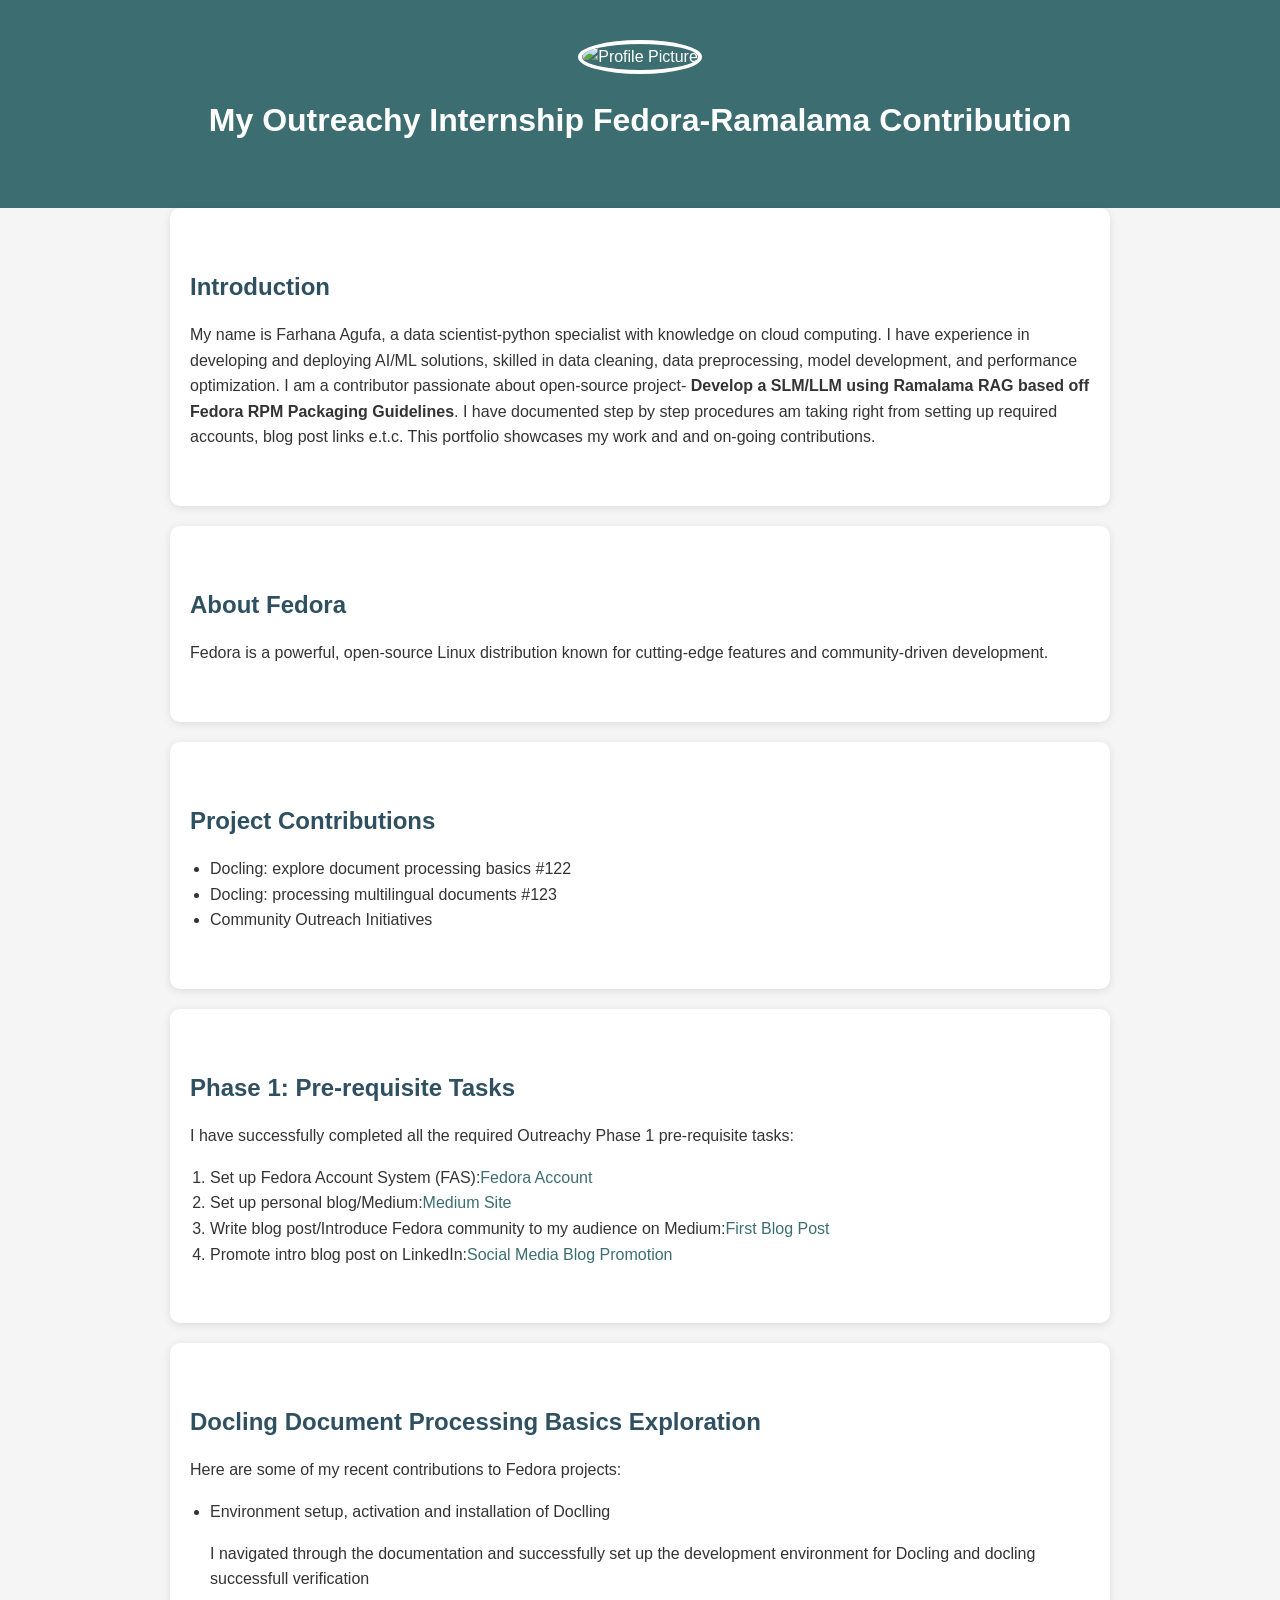
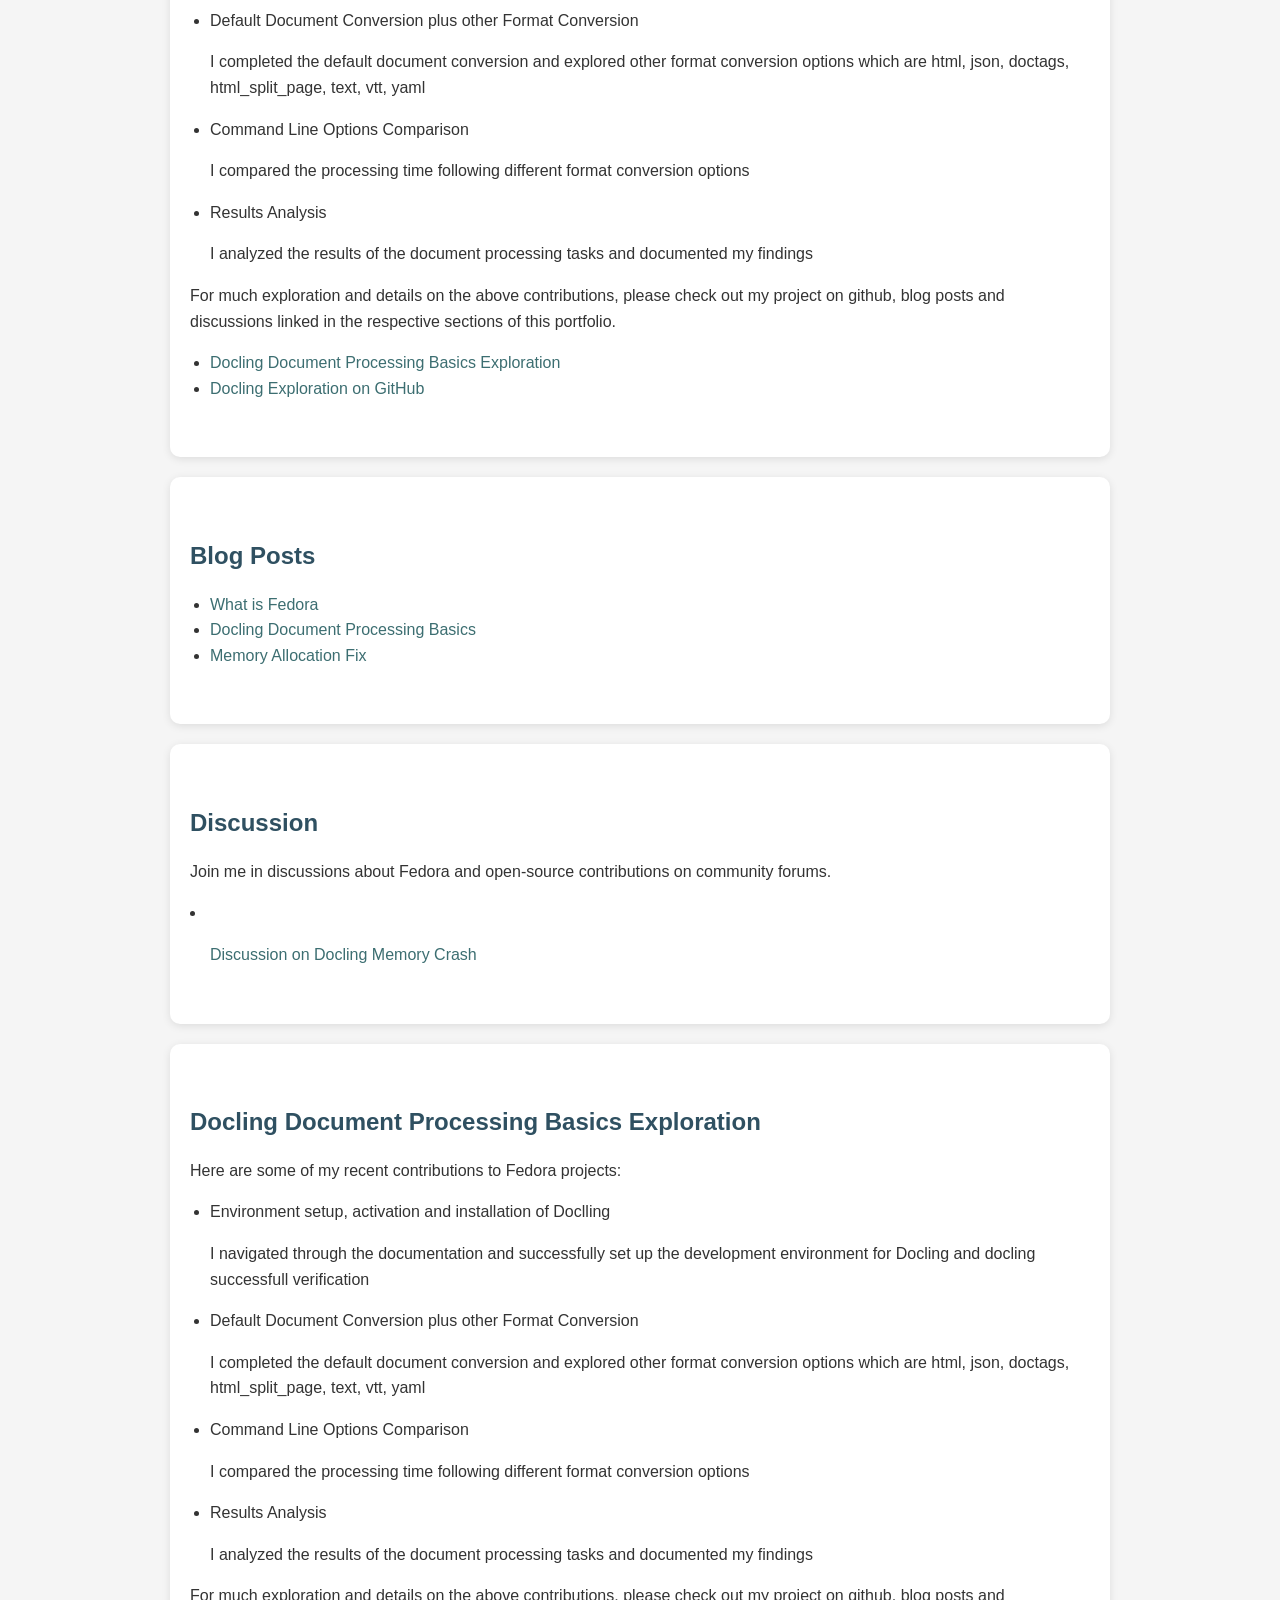
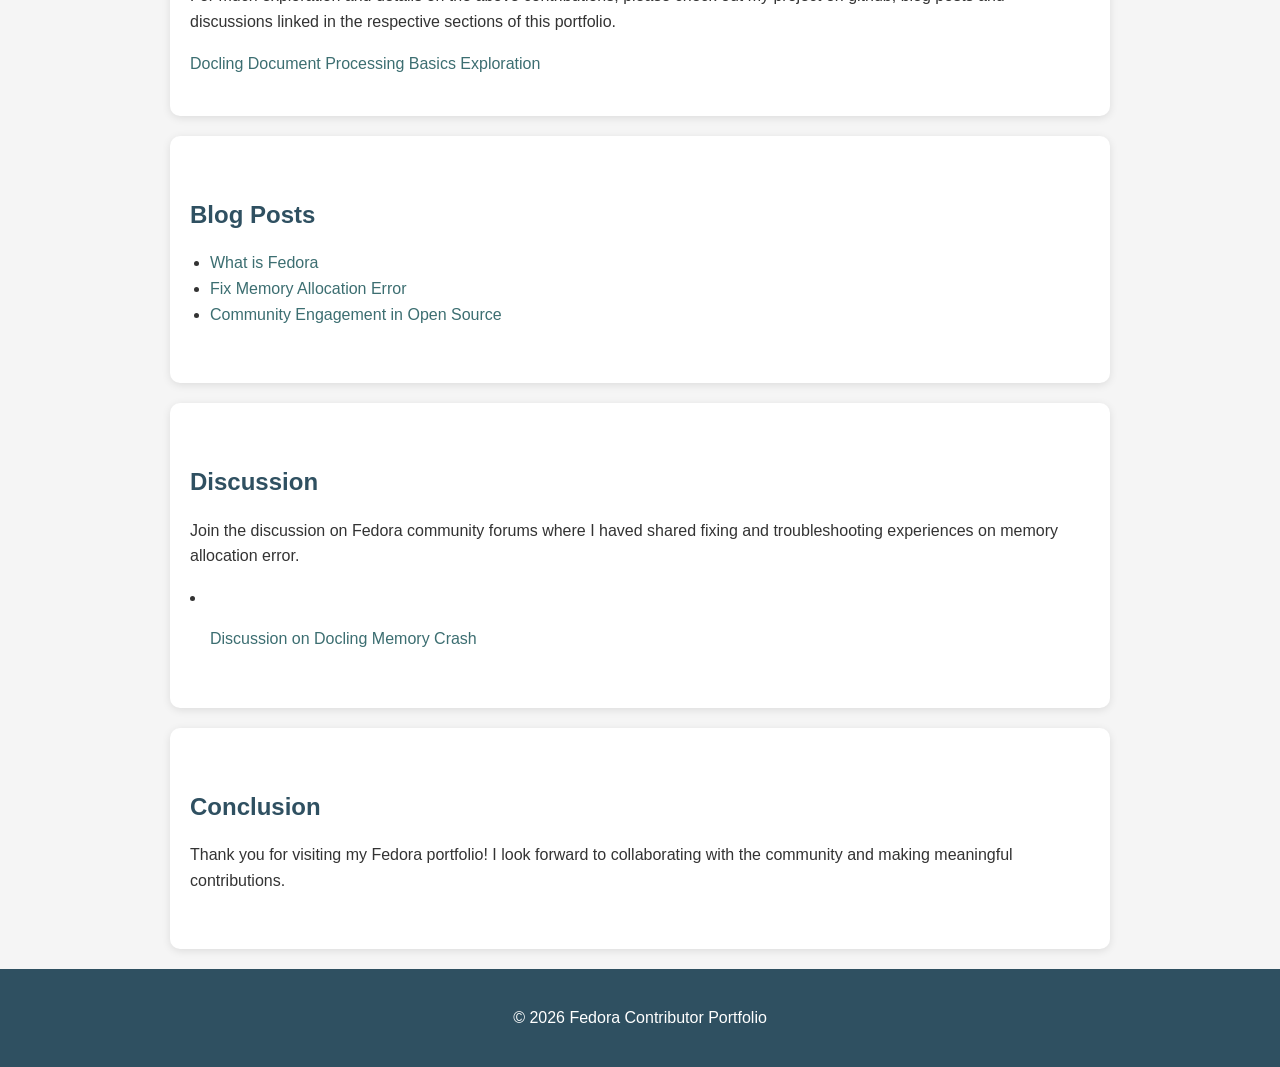
==== index.html @ 54c2f518 "Move index and styles to root for GitHub Pages" ====
<!DOCTYPE html>
<html lang="en">
<head>
    <meta charset="UTF-8">
    <meta name="viewport" content="width=device-width, initial-scale=1.0">
    <title>Fedora Portfolio</title>
    <link rel="stylesheet" href="styles.css">
</head>
<body>
    <header>
        <div class="profile-picture">
            <img src="images/Farhana_png.png" alt="Profile Picture">
        </div>
        <h1>My Outreachy Internship Fedora-Ramalama Contribution</h1>
    </header>

    <section id="introduction">
        <h2>Introduction</h2>
        <p>My name is Farhana Agufa, a data scientist-python specialist with knowledge on cloud computing. I have experience in developing and deploying AI/ML solutions, skilled in data cleaning, data preprocessing, model development, and performance optimization. I am a contributor passionate about open-source project-<strong> Develop a SLM/LLM using Ramalama RAG based off Fedora RPM Packaging Guidelines</strong>. I have documented step by step procedures am taking right from setting up required accounts, blog post links e.t.c. This portfolio showcases my work and and on-going contributions.</p>
    </section>

    <section id="about-fedora">
        <h2>About Fedora</h2>
        <p>Fedora is a powerful, open-source Linux distribution known for cutting-edge features and community-driven development.</p>
    </section>

    <section id="projects">
        <h2>Project Contributions</h2>
        <ul>
            <li>Docling: explore document processing basics #122</li>
            <li>Docling: processing multilingual documents #123</li>
            <li>Community Outreach Initiatives</li>
        </ul>
    </section>

    <section id="phase1">
        <h2>Phase 1: Pre-requisite Tasks</h2>
        <p>I have successfully completed all the required Outreachy Phase 1 pre-requisite tasks:</p>
        <ol>
            <li>Set up Fedora Account System (FAS):<a href="https://forge.fedoraproject.org/commops/interns/issues/116#issuecomment-593443" target="_blank">Fedora Account</a></li>
            <li>Set up personal blog/Medium:<a href="https://forge.fedoraproject.org/commops/interns/issues/117#issuecomment-593651" target="_blank">Medium Site</a></li>
            <li>Write blog post/Introduce Fedora community to my audience on Medium:<a href="https://forge.fedoraproject.org/commops/interns/issues/118#issuecomment-593771" target="_blank">First Blog Post</a></li>
            <li>Promote intro blog post on LinkedIn:<a href="https://forge.fedoraproject.org/commops/interns/issues/119#issuecomment-593772" target="_blank">Social Media Blog Promotion</a></li>
        </ol>
    </section>

    <section id="contributions">
        <h2>Docling Document Processing Basics Exploration</h2>
        <p>Here are some of my recent contributions to Fedora projects:</p>
        <ul>
            <li>Environment setup, activation and installation of Doclling</li>
            <p>I navigated through the documentation and successfully set up the development environment for Docling and docling successfull verification</p>
            <li>Default Document Conversion plus other Format Conversion</li>
            <p>I completed the default document conversion and explored other format conversion options which are html, json, doctags, html_split_page, text, vtt, yaml</p>
            <li>Command Line Options Comparison</li>
            <p>I compared the processing time following different format conversion options</p>
            <li>Results Analysis</li>
            <p>I analyzed the results of the document processing tasks and documented my findings</p>
        </ul>
        <p>For much exploration and details on the above contributions, please check out my project on github, blog posts and discussions linked in the respective sections of this portfolio.</p>

        <ul>
            <li>
                <a href="https://forge.fedoraproject.org/commops/interns/issues/122#issuecomment-606886" target="_blank">Docling Document Processing Basics Exploration</a>   
            </li>
            <li>
                <a href=" https://github.com/praxyfarhana/oureachy_docling_exploration" target="_blank">Docling Exploration on GitHub</a>   
            </li>
                    </ul>
    </section>

    <section id="blog-posts">
        <h2>Blog Posts</h2>
        <ul>
            <li><a href="https://medium.com/@praxyfarhana/fedora-a-beginners-journey-into-open-source-and-the-outreachy-internship-4b0f717c389f" target="_blank">What is Fedora</a></li>
            <li><a href="https://medium.com/@praxyfarhana/exploring-docling-getting-started-with-an-open-source-document-processing-tool-62a270193db0" target="_blank">Docling Document Processing Basics</a></li>
            <li><a href="https://medium.com/@praxyfarhana/how-i-fixed-a-docling-memory-crash-std-bad-alloc-while-parsing-multiple-pdfs-2fd46f68894f" target="_blank">Memory Allocation Fix</a></li>
        </ul>
    </section>

    <section id="discussion">
        <h2>Discussion</h2>
        <p>Join me in discussions about Fedora and open-source contributions on community forums.</p>

        <li>
            <ol><a href="https://discussion.fedoraproject.org/t/docling-memory-crash-std-bad-alloc-while-parsing-multiple-pdfs-fix/185597" target="_blank">Discussion on Docling Memory Crash</a></ol>
        </li>
    </section>

    <section id="contributions">
        <h2>Docling Document Processing Basics Exploration</h2>
        <p>Here are some of my recent contributions to Fedora projects:</p>
        <ul>
            <li>Environment setup, activation and installation of Doclling</li>
            <p>I navigated through the documentation and successfully set up the development environment for Docling and docling successfull verification</p>
            <li>Default Document Conversion plus other Format Conversion</li>
            <p>I completed the default document conversion and explored other format conversion options which are html, json, doctags, html_split_page, text, vtt, yaml</p>
            <li>Command Line Options Comparison</li>
            <p>I compared the processing time following different format conversion options</p>
            <li>Results Analysis</li>
            <p>I analyzed the results of the document processing tasks and documented my findings</p>
        </ul>
        <p>For much exploration and details on the above contributions, please check out my project on github, blog posts and discussions linked in the respective sections of this portfolio.</p>

        <a href="https://forge.fedoraproject.org/commops/interns/issues/122#issuecomment-606886" target="_blank">Docling Document Processing Basics Exploration</a>      
    </section>

     <section id="blog-posts">
        <h2>Blog Posts</h2>
        <ul>
            <li><a href="https://medium.com/@praxyfarhana/fedora-a-beginners-journey-into-open-source-and-the-outreachy-internship-4b0f717c389f">What is Fedora</a></li>
            <li><a href="https://medium.com/@praxyfarhana/how-i-fixed-a-docling-memory-crash-std-bad-alloc-while-parsing-multiple-pdfs-2fd46f68894f", target="_blank">Fix Memory Allocation Error</a></li>
            <li><a href="#">Community Engagement in Open Source</a></li>
        </ul>
    </section>

    <section id="discussion">
        <h2>Discussion</h2>
        <p>Join the discussion on Fedora community forums where I haved shared fixing and troubleshooting experiences on memory allocation error.</p>

        <li>
            <ol><a href="https://discussion.fedoraproject.org/t/docling-memory-crash-std-bad-alloc-while-parsing-multiple-pdfs-fix/185597" target="_blank">Discussion on Docling Memory Crash</a></ol>
        </li>
    </section> 
    <section id="conclusion">
        <h2>Conclusion</h2>
        <p>Thank you for visiting my Fedora portfolio! I look forward to collaborating with the community and making meaningful contributions.</p>
    </section>

    <footer>
        <p>&copy; 2026 Fedora Contributor Portfolio</p>
    </footer>
</body>
</html>
---- styles.css ----
/* General Styles */
body {
    font-family: 'Segoe UI', Tahoma, Geneva, Verdana, sans-serif;
    line-height: 1.6;
    margin: 0;
    padding: 0;
    color: #333;
    background-color: #f5f5f5;
}

header {
    text-align: center;
    background-color: #3c6e71;
    color: white;
    padding: 40px 20px;
}

header .profile-picture img {
    width: 150px;
    height: 150px;
    border-radius: 50%;
    border: 4px solid white;
    object-fit: cover;
}

section {
    padding: 40px 20px;
    max-width: 900px;
    margin: auto;
    background-color: white;
    margin-bottom: 20px;
    border-radius: 10px;
    box-shadow: 0 2px 8px rgba(0,0,0,0.1);
}

section h2 {
    color: #2f5061;
    margin-bottom: 15px;
}

ul, ol {
    padding-left: 20px;
}

a {
    color: #3c6e71;
    text-decoration: none;
}

a:hover {
    text-decoration: underline;
}

footer {
    text-align: center;
    padding: 20px;
    background-color: #2f5061;
    color: white;
}

/* Responsive */
@media(max-width: 600px) {
    header {
        padding: 30px 10px;
    }

    section {
        padding: 30px 15px;
    }

    header .profile-picture img {
        width: 120px;
        height: 120px;
    }
}
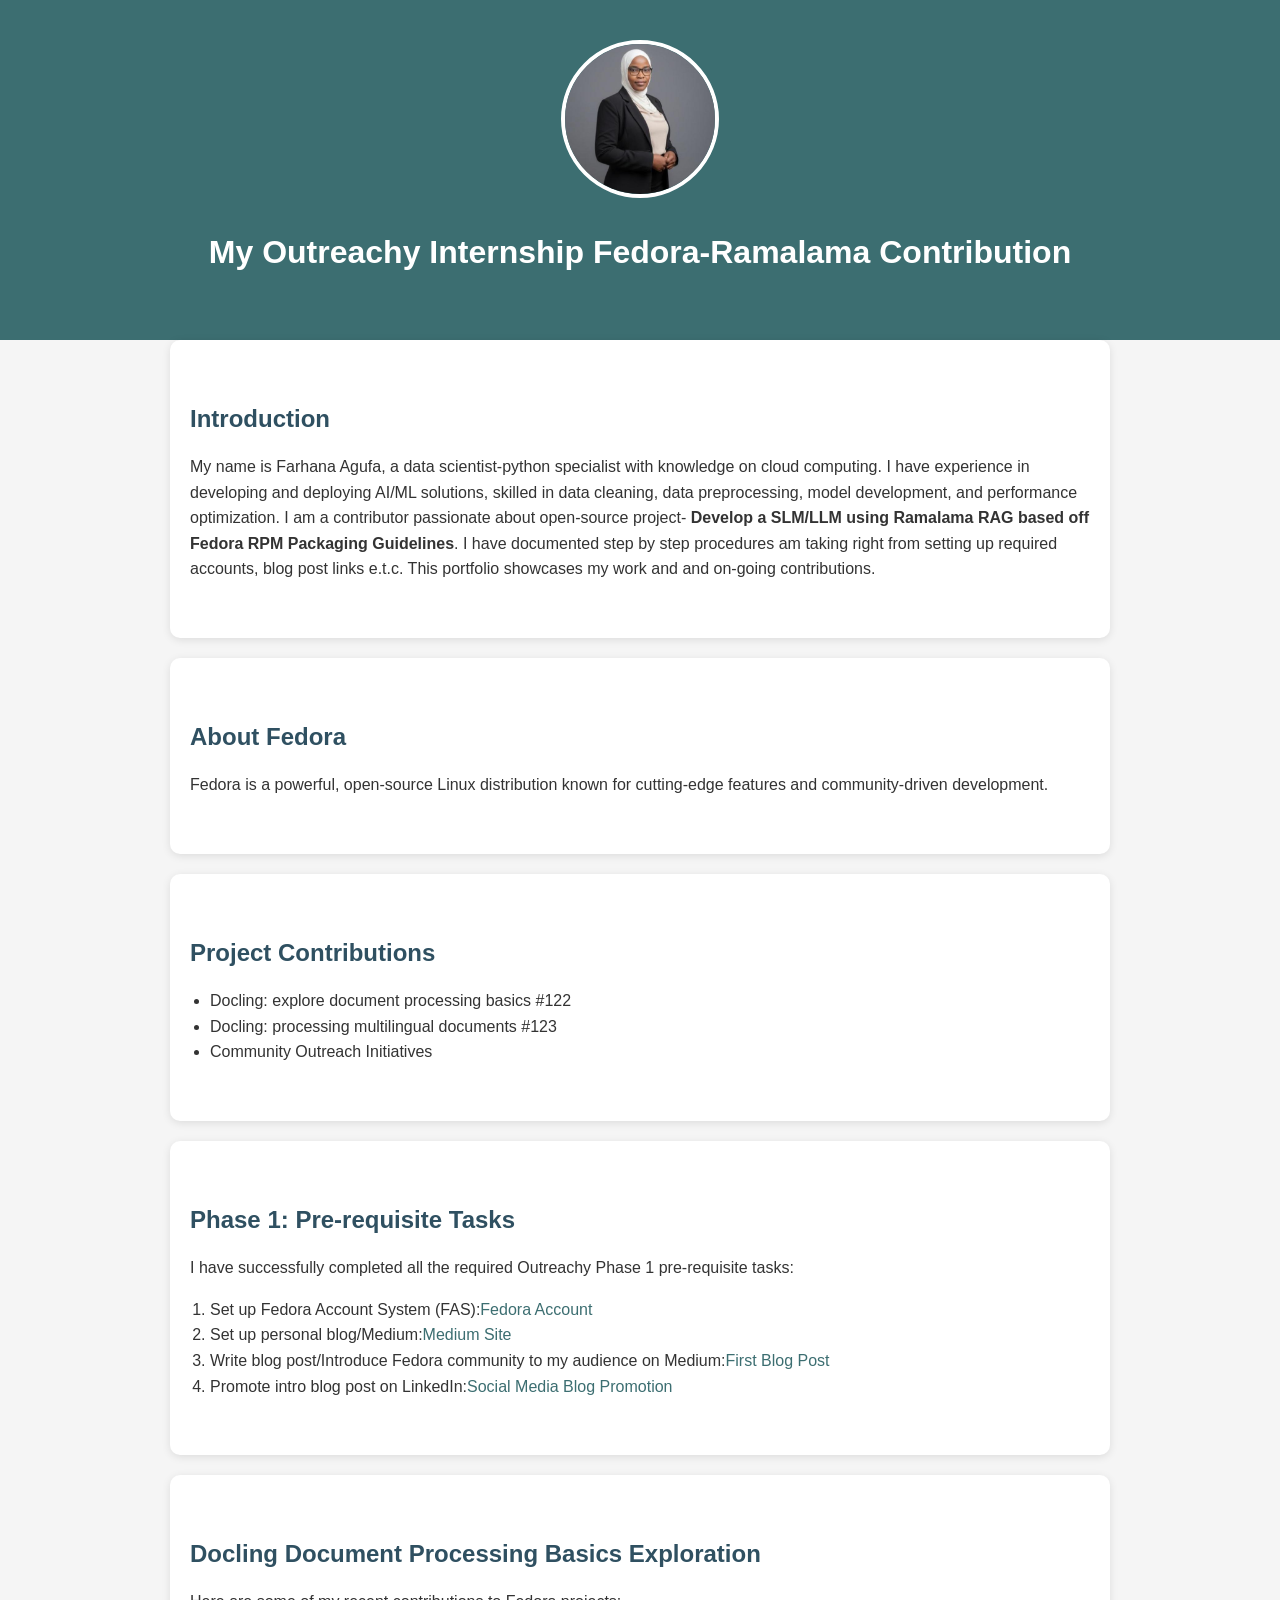
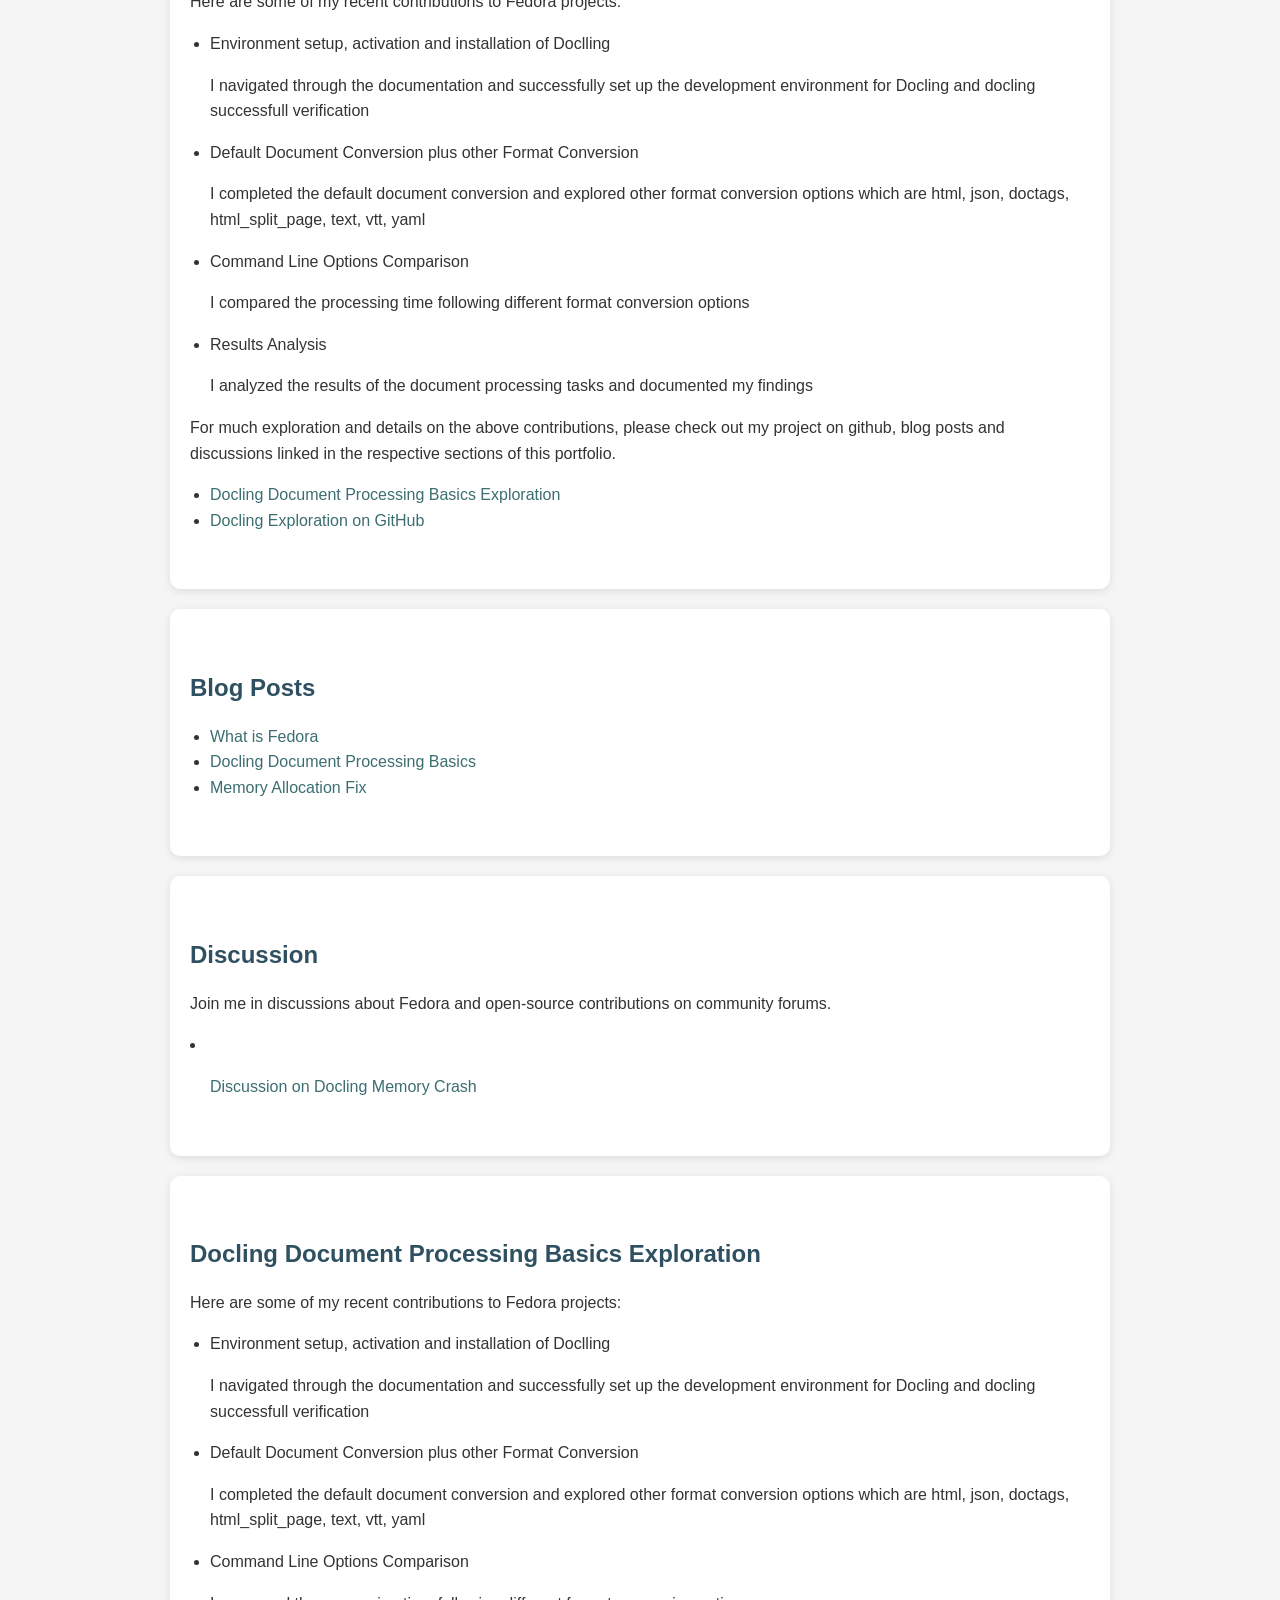
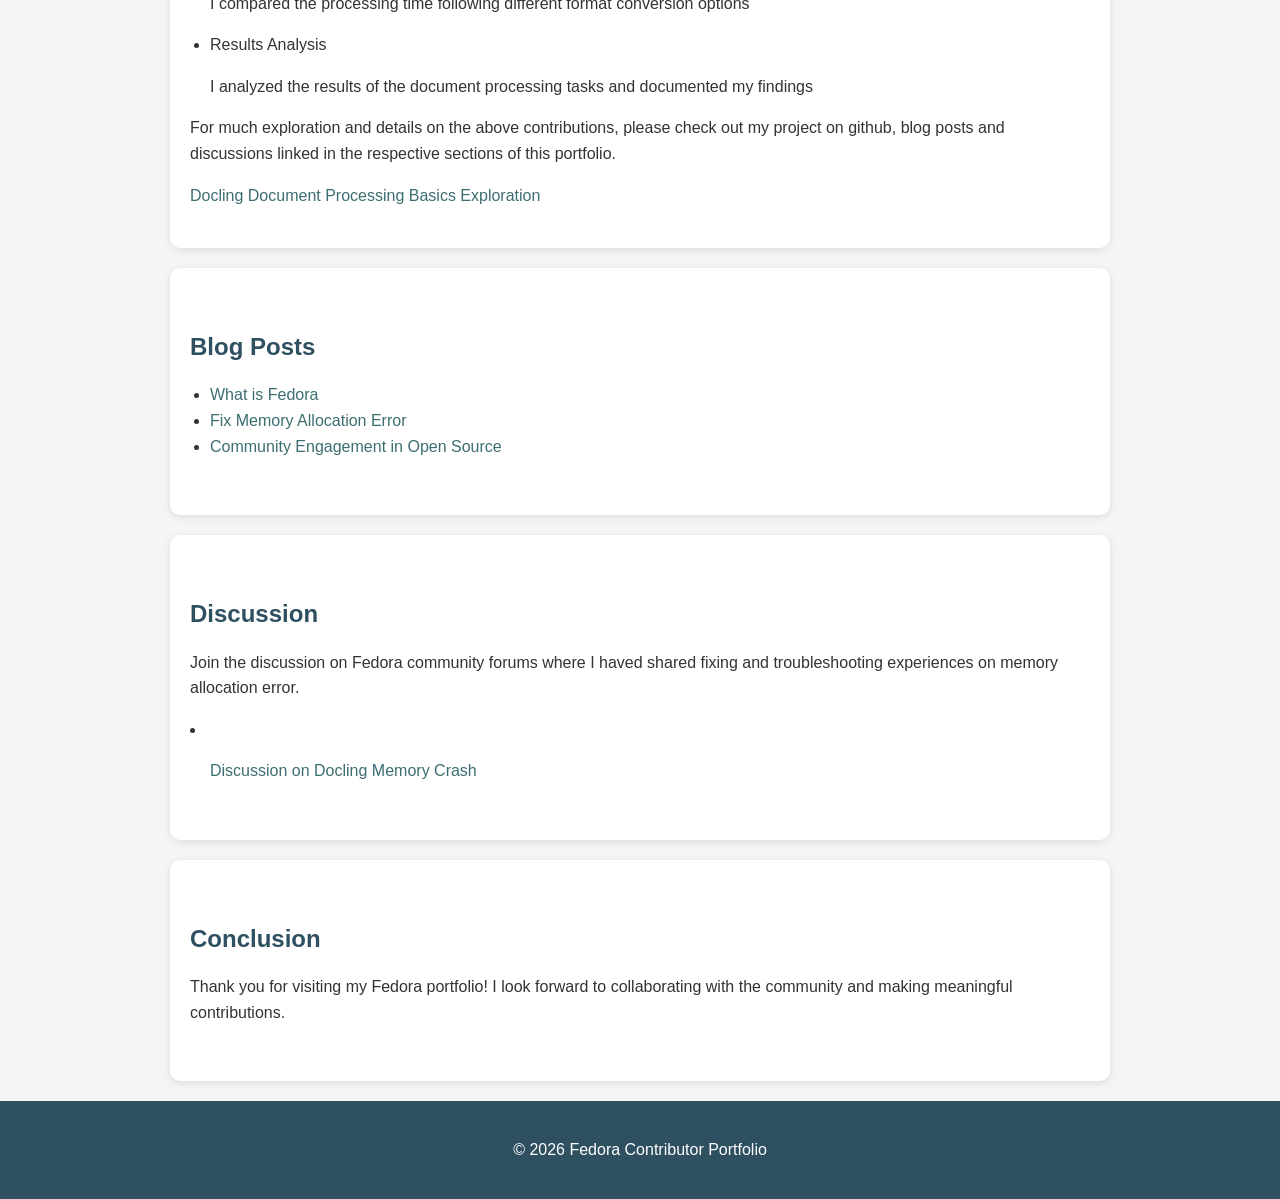
==== commit 6294b989: "Change image source" ====
--- a/index.html
+++ b/index.html
@@ -9,7 +9,7 @@
 <body>
     <header>
         <div class="profile-picture">
-            <img src="images/Farhana_png.png" alt="Profile Picture">
+            <img src="fedora_portfolio_outreachy/images/Farhana_png.png" alt="Profile Picture">
         </div>
         <h1>My Outreachy Internship Fedora-Ramalama Contribution</h1>
     </header>
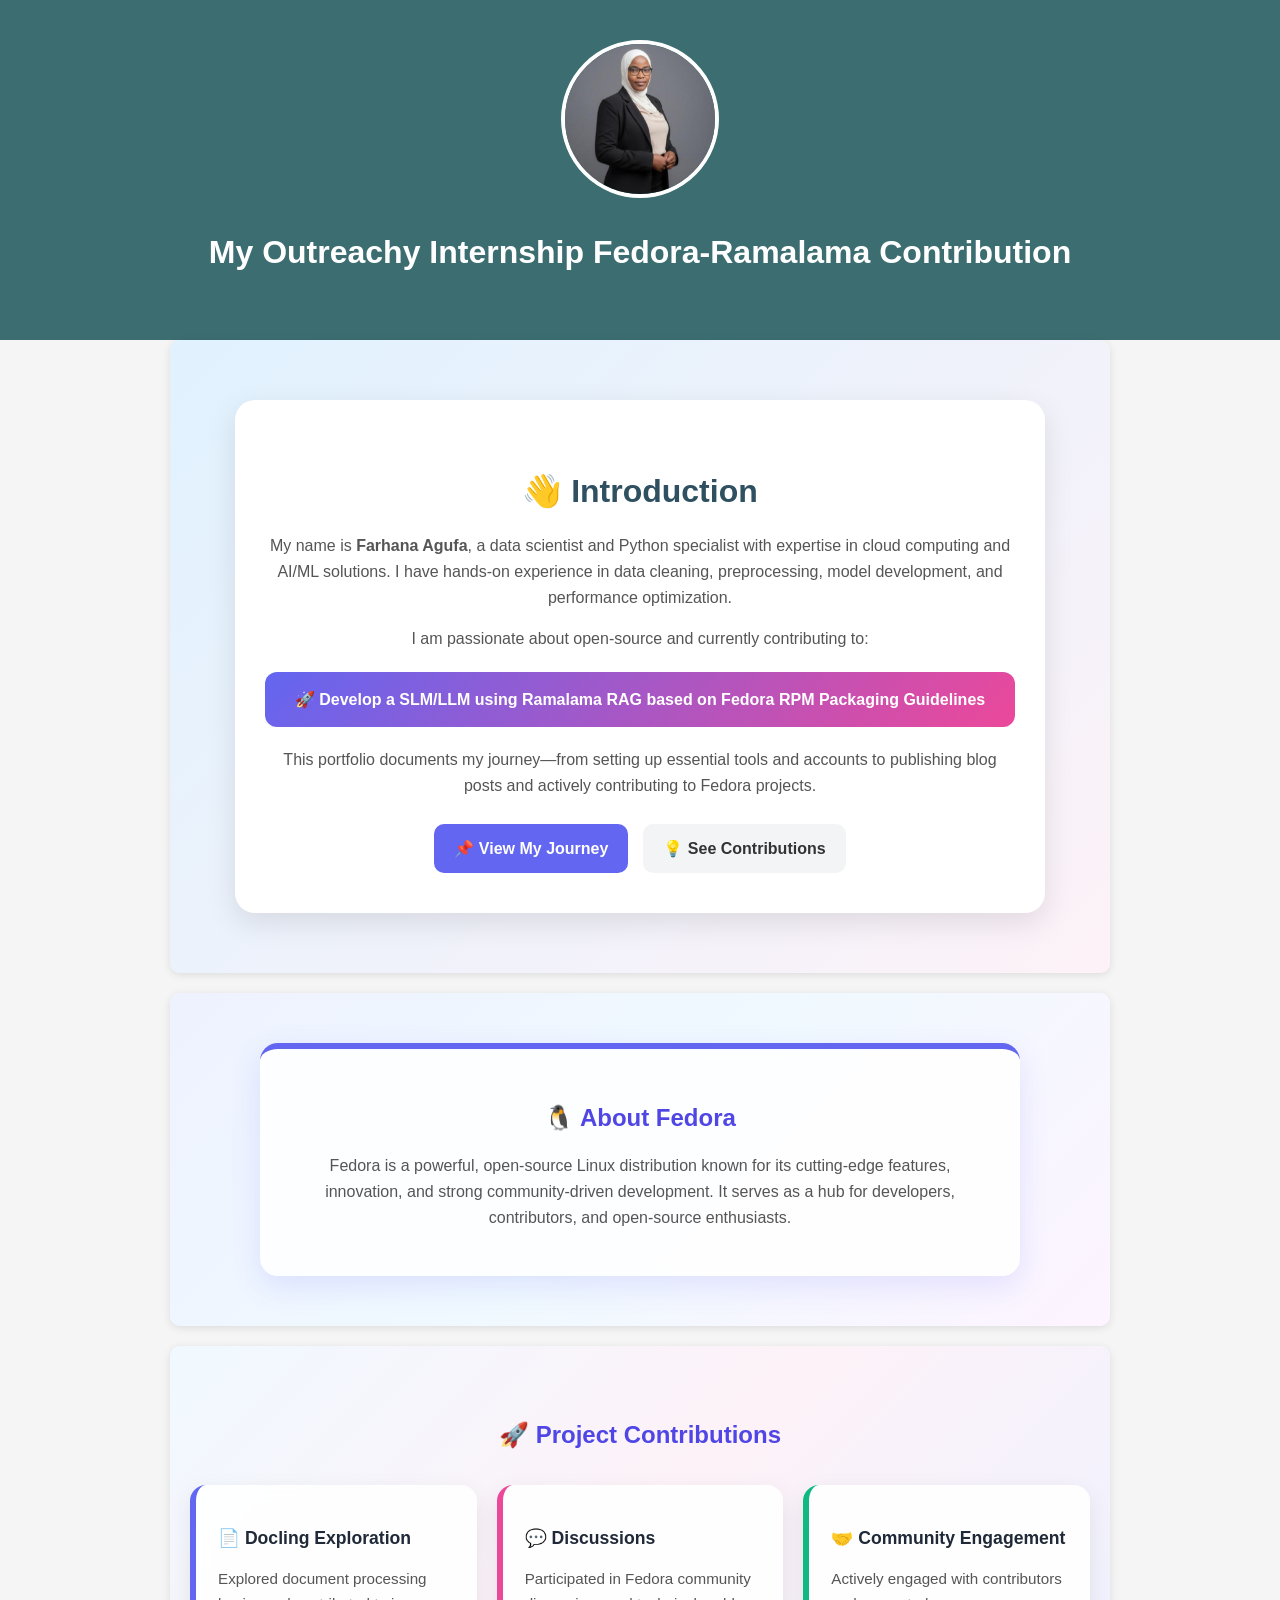
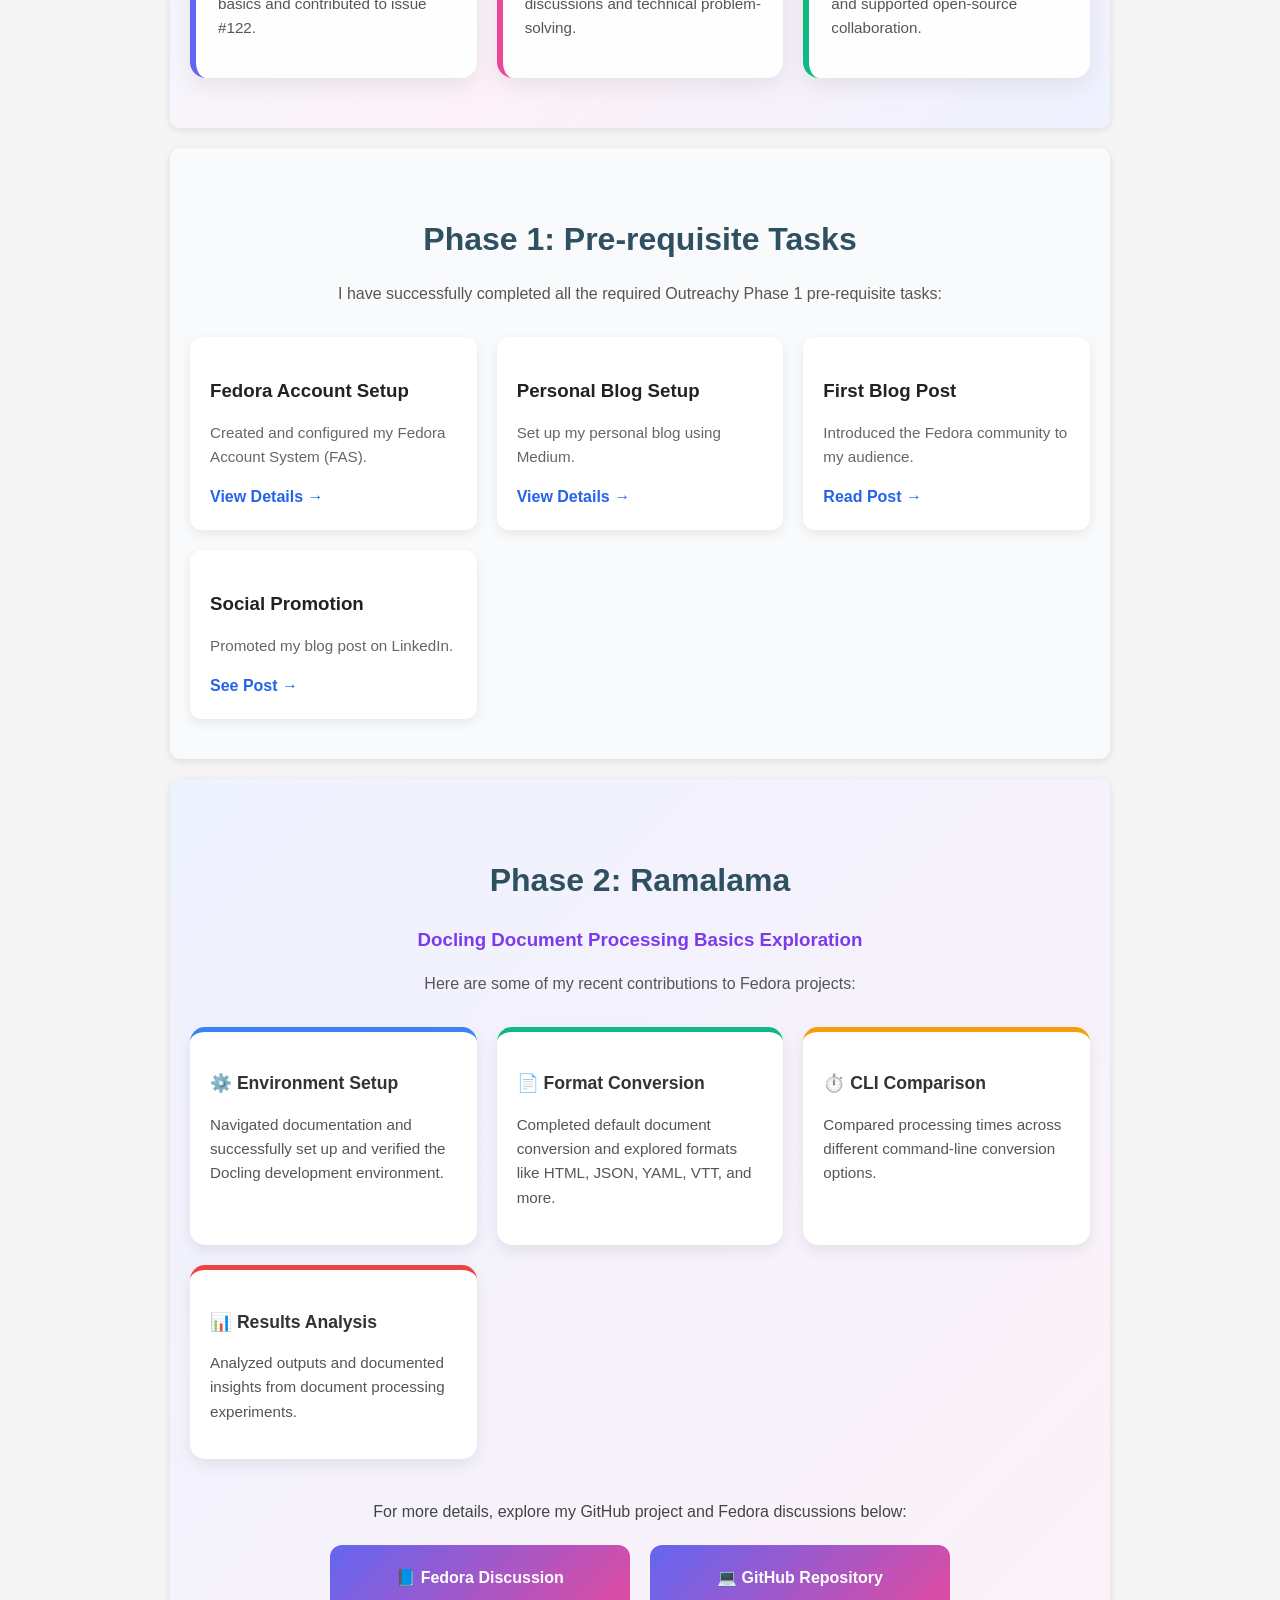
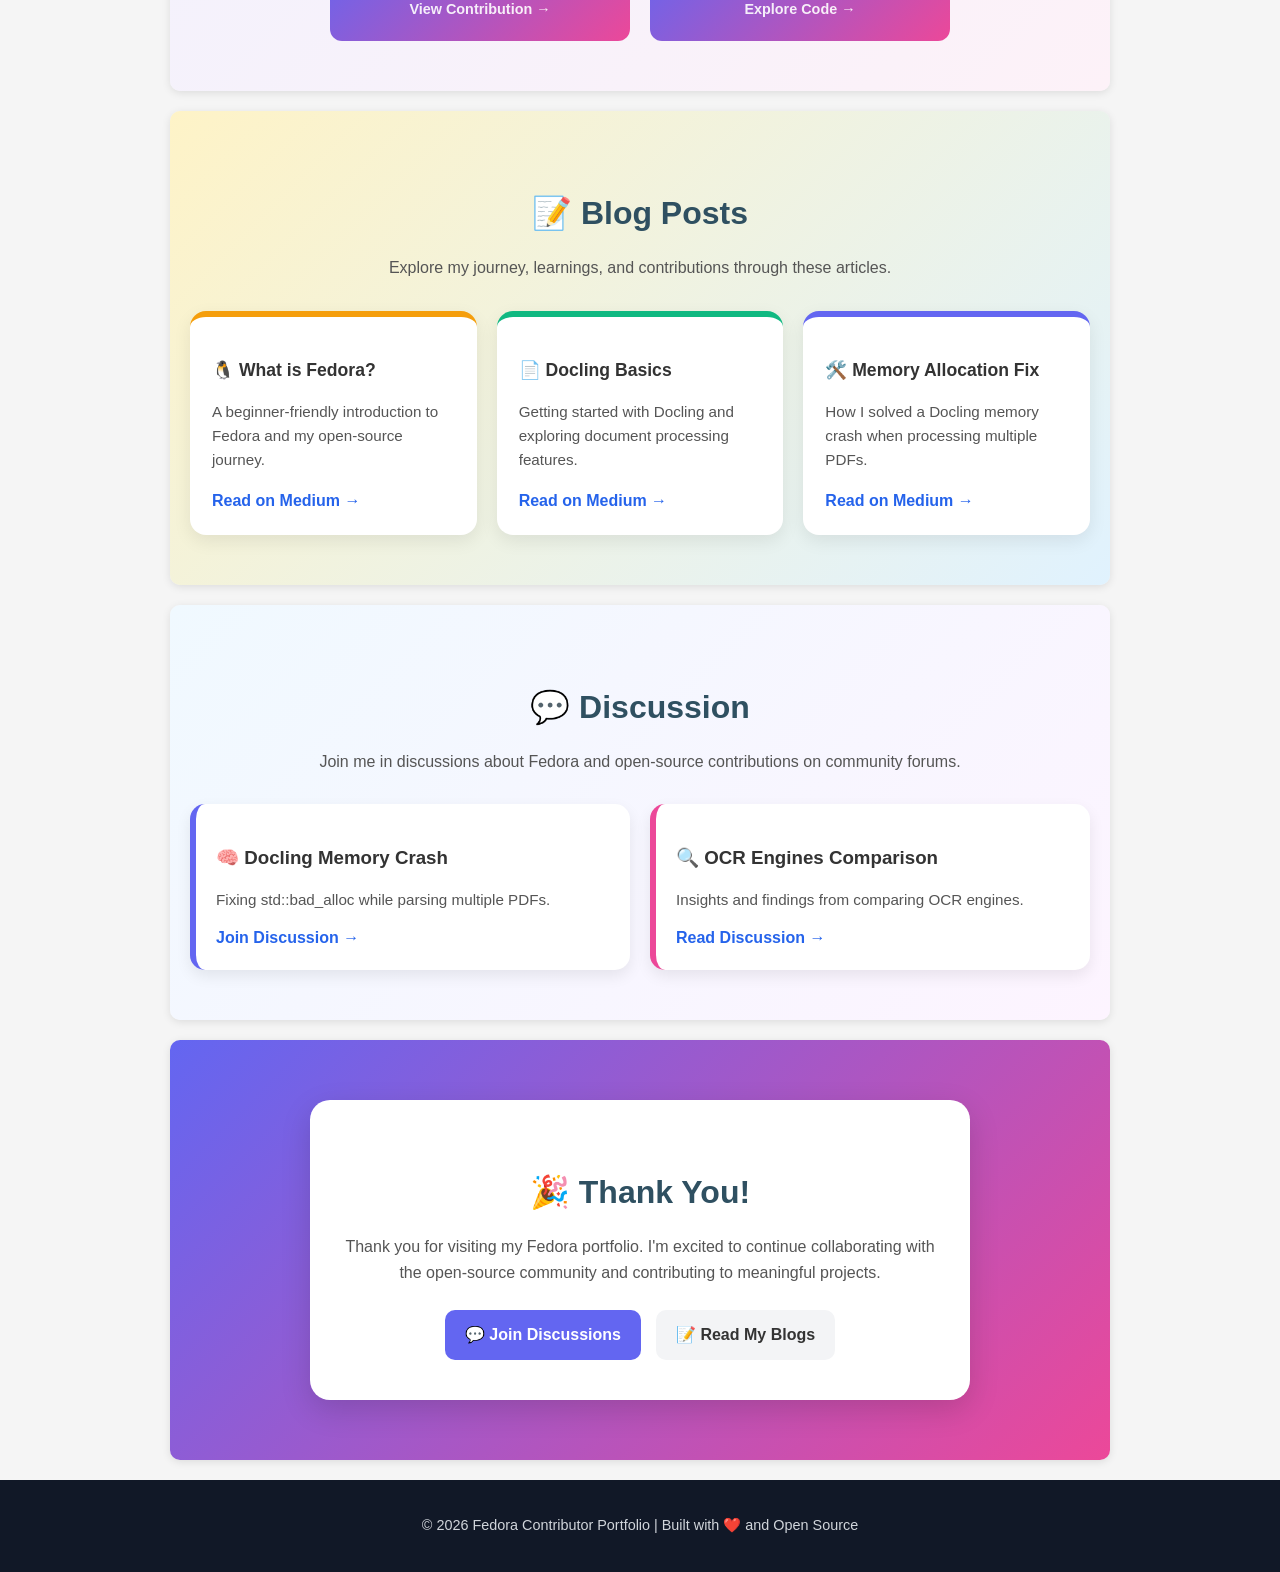
==== commit fc087f9e: "Styled the page" ====
--- a/index.html
+++ b/index.html
@@ -15,120 +15,242 @@
     </header>
 
     <section id="introduction">
-        <h2>Introduction</h2>
-        <p>My name is Farhana Agufa, a data scientist-python specialist with knowledge on cloud computing. I have experience in developing and deploying AI/ML solutions, skilled in data cleaning, data preprocessing, model development, and performance optimization. I am a contributor passionate about open-source project-<strong> Develop a SLM/LLM using Ramalama RAG based off Fedora RPM Packaging Guidelines</strong>. I have documented step by step procedures am taking right from setting up required accounts, blog post links e.t.c. This portfolio showcases my work and and on-going contributions.</p>
-    </section>
+  <div class="intro-card">
+    
+    <h2>👋 Introduction</h2>
+
+    <p class="intro-text">
+      My name is <strong>Farhana Agufa</strong>, a data scientist and Python specialist with
+      expertise in cloud computing and AI/ML solutions. I have hands-on experience in
+      data cleaning, preprocessing, model development, and performance optimization.
+    </p>
+
+    <p class="intro-text">
+      I am passionate about open-source and currently contributing to:
+    </p>
+
+    <div class="highlight">
+      🚀 Develop a SLM/LLM using Ramalama RAG based on Fedora RPM Packaging Guidelines
+    </div>
+
+    <p class="intro-text">
+      This portfolio documents my journey—from setting up essential tools and accounts
+      to publishing blog posts and actively contributing to Fedora projects.
+    </p>
+
+    <div class="intro-buttons">
+      <a href="#phase1" class="btn primary">📌 View My Journey</a>
+      <a href="#contributions" class="btn secondary">💡 See Contributions</a>
+    </div>
+
+  </div>
+</section>
 
     <section id="about-fedora">
-        <h2>About Fedora</h2>
-        <p>Fedora is a powerful, open-source Linux distribution known for cutting-edge features and community-driven development.</p>
-    </section>
-
-    <section id="projects">
-        <h2>Project Contributions</h2>
-        <ul>
-            <li>Docling: explore document processing basics #122</li>
-            <li>Docling: processing multilingual documents #123</li>
-            <li>Community Outreach Initiatives</li>
-        </ul>
-    </section>
-
-    <section id="phase1">
-        <h2>Phase 1: Pre-requisite Tasks</h2>
-        <p>I have successfully completed all the required Outreachy Phase 1 pre-requisite tasks:</p>
-        <ol>
-            <li>Set up Fedora Account System (FAS):<a href="https://forge.fedoraproject.org/commops/interns/issues/116#issuecomment-593443" target="_blank">Fedora Account</a></li>
-            <li>Set up personal blog/Medium:<a href="https://forge.fedoraproject.org/commops/interns/issues/117#issuecomment-593651" target="_blank">Medium Site</a></li>
-            <li>Write blog post/Introduce Fedora community to my audience on Medium:<a href="https://forge.fedoraproject.org/commops/interns/issues/118#issuecomment-593771" target="_blank">First Blog Post</a></li>
-            <li>Promote intro blog post on LinkedIn:<a href="https://forge.fedoraproject.org/commops/interns/issues/119#issuecomment-593772" target="_blank">Social Media Blog Promotion</a></li>
-        </ol>
-    </section>
+  <div class="about-card">
+    <h2>🐧 About Fedora</h2>
+    <p>
+      Fedora is a powerful, open-source Linux distribution known for its
+      cutting-edge features, innovation, and strong community-driven development.
+      It serves as a hub for developers, contributors, and open-source enthusiasts.
+    </p>
+  </div>
+</section>
+
+<section id="projects">
+  <h2>🚀 Project Contributions</h2>
+
+  <div class="project-grid">
+
+    <div class="project-card">
+      <h3>📄 Docling Exploration</h3>
+      <p>Explored document processing basics and contributed to issue #122.</p>
+    </div>
+
+    <div class="project-card">
+      <h3>💬 Discussions</h3>
+      <p>Participated in Fedora community discussions and technical problem-solving.</p>
+    </div>
+
+    <div class="project-card">
+      <h3>🤝 Community Engagement</h3>
+      <p>Actively engaged with contributors and supported open-source collaboration.</p>
+    </div>
+
+  </div>
+</section>
+
+   <section id="phase1">
+  <h2>Phase 1: Pre-requisite Tasks</h2>
+  <p class="subtitle">
+    I have successfully completed all the required Outreachy Phase 1 pre-requisite tasks:
+  </p>
+
+  <div class="card-container">
+    
+    <div class="card">
+      <h3>Fedora Account Setup</h3>
+      <p>Created and configured my Fedora Account System (FAS).</p>
+      <a href="https://forge.fedoraproject.org/commops/interns/issues/116#issuecomment-593443" target="_blank">View Details →</a>
+    </div>
+
+    <div class="card">
+      <h3>Personal Blog Setup</h3>
+      <p>Set up my personal blog using Medium.</p>
+      <a href="https://forge.fedoraproject.org/commops/interns/issues/117#issuecomment-593651" target="_blank">View Details →</a>
+    </div>
+
+    <div class="card">
+      <h3>First Blog Post</h3>
+      <p>Introduced the Fedora community to my audience.</p>
+      <a href="https://forge.fedoraproject.org/commops/interns/issues/118#issuecomment-593771" target="_blank">Read Post →</a>
+    </div>
+
+    <div class="card">
+      <h3>Social Promotion</h3>
+      <p>Promoted my blog post on LinkedIn.</p>
+      <a href="https://forge.fedoraproject.org/commops/interns/issues/119#issuecomment-593772" target="_blank">See Post →</a>
+    </div>
+
+  </div>
+</section>
 
     <section id="contributions">
-        <h2>Docling Document Processing Basics Exploration</h2>
-        <p>Here are some of my recent contributions to Fedora projects:</p>
-        <ul>
-            <li>Environment setup, activation and installation of Doclling</li>
-            <p>I navigated through the documentation and successfully set up the development environment for Docling and docling successfull verification</p>
-            <li>Default Document Conversion plus other Format Conversion</li>
-            <p>I completed the default document conversion and explored other format conversion options which are html, json, doctags, html_split_page, text, vtt, yaml</p>
-            <li>Command Line Options Comparison</li>
-            <p>I compared the processing time following different format conversion options</p>
-            <li>Results Analysis</li>
-            <p>I analyzed the results of the document processing tasks and documented my findings</p>
-        </ul>
-        <p>For much exploration and details on the above contributions, please check out my project on github, blog posts and discussions linked in the respective sections of this portfolio.</p>
-
-        <ul>
-            <li>
-                <a href="https://forge.fedoraproject.org/commops/interns/issues/122#issuecomment-606886" target="_blank">Docling Document Processing Basics Exploration</a>   
-            </li>
-            <li>
-                <a href=" https://github.com/praxyfarhana/oureachy_docling_exploration" target="_blank">Docling Exploration on GitHub</a>   
-            </li>
-                    </ul>
-    </section>
-
-    <section id="blog-posts">
-        <h2>Blog Posts</h2>
-        <ul>
-            <li><a href="https://medium.com/@praxyfarhana/fedora-a-beginners-journey-into-open-source-and-the-outreachy-internship-4b0f717c389f" target="_blank">What is Fedora</a></li>
-            <li><a href="https://medium.com/@praxyfarhana/exploring-docling-getting-started-with-an-open-source-document-processing-tool-62a270193db0" target="_blank">Docling Document Processing Basics</a></li>
-            <li><a href="https://medium.com/@praxyfarhana/how-i-fixed-a-docling-memory-crash-std-bad-alloc-while-parsing-multiple-pdfs-2fd46f68894f" target="_blank">Memory Allocation Fix</a></li>
-        </ul>
-    </section>
-
-    <section id="discussion">
-        <h2>Discussion</h2>
-        <p>Join me in discussions about Fedora and open-source contributions on community forums.</p>
-
-        <li>
-            <ol><a href="https://discussion.fedoraproject.org/t/docling-memory-crash-std-bad-alloc-while-parsing-multiple-pdfs-fix/185597" target="_blank">Discussion on Docling Memory Crash</a></ol>
-        </li>
-    </section>
-
-    <section id="contributions">
-        <h2>Docling Document Processing Basics Exploration</h2>
-        <p>Here are some of my recent contributions to Fedora projects:</p>
-        <ul>
-            <li>Environment setup, activation and installation of Doclling</li>
-            <p>I navigated through the documentation and successfully set up the development environment for Docling and docling successfull verification</p>
-            <li>Default Document Conversion plus other Format Conversion</li>
-            <p>I completed the default document conversion and explored other format conversion options which are html, json, doctags, html_split_page, text, vtt, yaml</p>
-            <li>Command Line Options Comparison</li>
-            <p>I compared the processing time following different format conversion options</p>
-            <li>Results Analysis</li>
-            <p>I analyzed the results of the document processing tasks and documented my findings</p>
-        </ul>
-        <p>For much exploration and details on the above contributions, please check out my project on github, blog posts and discussions linked in the respective sections of this portfolio.</p>
-
-        <a href="https://forge.fedoraproject.org/commops/interns/issues/122#issuecomment-606886" target="_blank">Docling Document Processing Basics Exploration</a>      
-    </section>
-
-     <section id="blog-posts">
-        <h2>Blog Posts</h2>
-        <ul>
-            <li><a href="https://medium.com/@praxyfarhana/fedora-a-beginners-journey-into-open-source-and-the-outreachy-internship-4b0f717c389f">What is Fedora</a></li>
-            <li><a href="https://medium.com/@praxyfarhana/how-i-fixed-a-docling-memory-crash-std-bad-alloc-while-parsing-multiple-pdfs-2fd46f68894f", target="_blank">Fix Memory Allocation Error</a></li>
-            <li><a href="#">Community Engagement in Open Source</a></li>
-        </ul>
-    </section>
-
-    <section id="discussion">
-        <h2>Discussion</h2>
-        <p>Join the discussion on Fedora community forums where I haved shared fixing and troubleshooting experiences on memory allocation error.</p>
-
-        <li>
-            <ol><a href="https://discussion.fedoraproject.org/t/docling-memory-crash-std-bad-alloc-while-parsing-multiple-pdfs-fix/185597" target="_blank">Discussion on Docling Memory Crash</a></ol>
-        </li>
-    </section> 
-    <section id="conclusion">
-        <h2>Conclusion</h2>
-        <p>Thank you for visiting my Fedora portfolio! I look forward to collaborating with the community and making meaningful contributions.</p>
-    </section>
-
-    <footer>
-        <p>&copy; 2026 Fedora Contributor Portfolio</p>
-    </footer>
+  <h2>Phase 2: Ramalama</h2>
+  <h3 class="section-title">Docling Document Processing Basics Exploration</h3>
+  <p class="subtitle">
+    Here are some of my recent contributions to Fedora projects:
+  </p>
+
+
+  <div class="task-grid">
+
+    <div class="task-card">
+      <h3>⚙️ Environment Setup</h3>
+      <p>
+        Navigated documentation and successfully set up and verified the Docling development environment.
+      </p>
+    </div>
+
+    <div class="task-card">
+      <h3>📄 Format Conversion</h3>
+      <p>
+        Completed default document conversion and explored formats like HTML, JSON, YAML, VTT, and more.
+      </p>
+    </div>
+
+    <div class="task-card">
+      <h3>⏱️ CLI Comparison</h3>
+      <p>
+        Compared processing times across different command-line conversion options.
+      </p>
+    </div>
+
+    <div class="task-card">
+      <h3>📊 Results Analysis</h3>
+      <p>
+        Analyzed outputs and documented insights from document processing experiments.
+      </p>
+    </div>
+
+  </div>
+
+  <p class="footer-text">
+    For more details, explore my GitHub project and Fedora discussions below:
+  </p>
+
+  <!-- LINK CARDS -->
+  <div class="link-grid">
+
+    <a href="https://forge.fedoraproject.org/commops/interns/issues/122#issuecomment-606886" target="_blank" class="link-card">
+      📘 Fedora Discussion  
+      <span>View Contribution →</span>
+    </a>
+
+    <a href="https://github.com/praxyfarhana/oureachy_docling_exploration" target="_blank" class="link-card">
+      💻 GitHub Repository  
+      <span>Explore Code →</span>
+    </a>
+
+  </div>
+</section>
+
+  <section id="blog-posts">
+  <h2>📝 Blog Posts</h2>
+  <p class="subtitle">Explore my journey, learnings, and contributions through these articles.</p>
+
+  <div class="blog-grid">
+
+    <a href="https://medium.com/@praxyfarhana/fedora-a-beginners-journey-into-open-source-and-the-outreachy-internship-4b0f717c389f"
+       target="_blank"
+       class="blog-card">
+      <h3>🐧 What is Fedora?</h3>
+      <p>A beginner-friendly introduction to Fedora and my open-source journey.</p>
+      <span>Read on Medium →</span>
+    </a>
+
+    <a href="https://medium.com/@praxyfarhana/exploring-docling-getting-started-with-an-open-source-document-processing-tool-62a270193db0"
+       target="_blank"
+       class="blog-card">
+      <h3>📄 Docling Basics</h3>
+      <p>Getting started with Docling and exploring document processing features.</p>
+      <span>Read on Medium →</span>
+    </a>
+
+    <a href="https://medium.com/@praxyfarhana/how-i-fixed-a-docling-memory-crash-std-bad-alloc-while-parsing-multiple-pdfs-2fd46f68894f"
+       target="_blank"
+       class="blog-card">
+      <h3>🛠️ Memory Allocation Fix</h3>
+      <p>How I solved a Docling memory crash when processing multiple PDFs.</p>
+      <span>Read on Medium →</span>
+    </a>
+
+  </div>
+</section>
+   <section id="discussion">
+  <h2>💬 Discussion</h2>
+  <p class="subtitle">
+    Join me in discussions about Fedora and open-source contributions on community forums.
+  </p>
+
+  <div class="discussion-grid">
+
+    <a href="https://discussion.fedoraproject.org/t/docling-memory-crash-std-bad-alloc-while-parsing-multiple-pdfs-fix/185597"
+       target="_blank"
+       class="discussion-card">
+      <h3>🧠 Docling Memory Crash</h3>
+      <p>Fixing std::bad_alloc while parsing multiple PDFs.</p>
+      <span>Join Discussion →</span>
+    </a>
+
+    <a href="https://discussion.fedoraproject.org/t/ocr-engines-comparison-and-findings/185970"
+       target="_blank"
+       class="discussion-card">
+      <h3>🔍 OCR Engines Comparison</h3>
+      <p>Insights and findings from comparing OCR engines.</p>
+      <span>Read Discussion →</span>
+    </a>
+
+  </div>
+</section>
+
+   <section id="conclusion">
+  <div class="conclusion-card">
+    <h2>🎉 Thank You!</h2>
+    <p>
+      Thank you for visiting my Fedora portfolio. I'm excited to continue
+      collaborating with the open-source community and contributing to meaningful projects.
+    </p>
+
+    <div class="cta-buttons">
+      <a href="#discussion" class="btn primary">💬 Join Discussions</a>
+      <a href="#blog-posts" class="btn secondary">📝 Read My Blogs</a>
+    </div>
+  </div>
+</section>
+
+<footer>
+  <p>© 2026 Fedora Contributor Portfolio | Built with ❤️ and Open Source</p>
+</footer>
 </body>
 </html>
--- a/styles.css
+++ b/styles.css
@@ -72,4 +72,611 @@
         width: 120px;
         height: 120px;
     }
+}
+  #phase1 {
+    padding: 40px 20px;
+    text-align: center;
+    background: #f9fafb;
+  }
+
+  #phase1 h2 {
+    font-size: 2rem;
+    margin-bottom: 10px;
+  }
+
+  .subtitle {
+    color: #555;
+    margin-bottom: 30px;
+  }
+
+  .card-container {
+    display: grid;
+    grid-template-columns: repeat(auto-fit, minmax(250px, 1fr));
+    gap: 20px;
+  }
+
+  .card {
+    background: #ffffff;
+    padding: 20px;
+    border-radius: 12px;
+    box-shadow: 0 4px 12px rgba(0,0,0,0.08);
+    transition: transform 0.3s ease, box-shadow 0.3s ease;
+    text-align: left;
+  }
+
+  .card h3 {
+    margin-bottom: 10px;
+    color: #222;
+  }
+
+  .card p {
+    font-size: 0.95rem;
+    color: #666;
+    margin-bottom: 15px;
+  }
+
+  .card a {
+    text-decoration: none;
+    font-weight: 600;
+    color: #2563eb;
+  }
+
+  .card:hover {
+    transform: translateY(-5px);
+    box-shadow: 0 8px 20px rgba(0,0,0,0.12);
+  }
+
+  #contributions {
+    padding: 50px 20px;
+    background: linear-gradient(135deg, #eef2ff, #fdf2f8);
+    text-align: center;
+  }
+
+  #contributions h2 {
+    font-size: 2rem;
+    margin-bottom: 10px;
+  }
+
+  .section-title {
+    color: #7c3aed;
+    margin-bottom: 10px;
+  }
+
+  .subtitle {
+    color: #555;
+    margin-bottom: 30px;
+  }
+
+  /* TASK CARDS */
+  .task-grid {
+    display: grid;
+    grid-template-columns: repeat(auto-fit, minmax(250px, 1fr));
+    gap: 20px;
+    margin-bottom: 40px;
+  }
+
+  .task-card {
+    background: white;
+    padding: 20px;
+    border-radius: 15px;
+    box-shadow: 0 6px 15px rgba(0,0,0,0.08);
+    text-align: left;
+    border-top: 5px solid;
+    transition: transform 0.3s ease;
+  }
+
+  .task-card:nth-child(1) { border-color: #3b82f6; }
+  .task-card:nth-child(2) { border-color: #10b981; }
+  .task-card:nth-child(3) { border-color: #f59e0b; }
+  .task-card:nth-child(4) { border-color: #ef4444; }
+
+  .task-card h3 {
+    margin-bottom: 10px;
+    font-size: 1.1rem;
+  }
+
+  .task-card p {
+    color: #555;
+    font-size: 0.95rem;
+  }
+
+  .task-card:hover {
+    transform: translateY(-6px);
+  }
+
+  /* LINK CARDS */
+  .link-grid {
+    display: flex;
+    flex-wrap: wrap;
+    gap: 20px;
+    justify-content: center;
+  }
+
+  .link-card {
+    background: linear-gradient(135deg, #6366f1, #ec4899);
+    color: white;
+    padding: 20px 25px;
+    border-radius: 12px;
+    text-decoration: none;
+    font-weight: 600;
+    min-width: 250px;
+    transition: transform 0.3s ease, box-shadow 0.3s ease;
+  }
+
+  .link-card span {
+    display: block;
+    font-size: 0.9rem;
+    margin-top: 8px;
+    opacity: 0.9;
+  }
+
+  .link-card:hover {
+    transform: translateY(-5px);
+    box-shadow: 0 8px 20px rgba(0,0,0,0.15);
+  }
+
+  .footer-text {
+    margin-bottom: 20px;
+    color: #444;
+  }
+
+#discussion {
+    padding: 50px 20px;
+    text-align: center;
+    background: linear-gradient(135deg, #f0f9ff, #fdf4ff);
+  }
+
+  #discussion h2 {
+    font-size: 2rem;
+    margin-bottom: 10px;
+  }
+
+  .subtitle {
+    color: #555;
+    margin-bottom: 30px;
+  }
+
+  /* GRID */
+  .discussion-grid {
+    display: grid;
+    grid-template-columns: repeat(auto-fit, minmax(260px, 1fr));
+    gap: 20px;
+  }
+
+  /* CARD */
+  .discussion-card {
+    display: block;
+    background: white;
+    padding: 20px;
+    border-radius: 15px;
+    text-align: left;
+    text-decoration: none;
+    color: inherit;
+    box-shadow: 0 6px 15px rgba(0,0,0,0.08);
+    border-left: 6px solid;
+    transition: transform 0.3s ease, box-shadow 0.3s ease;
+  }
+
+  /* COLOR VARIATIONS */
+  .discussion-card:nth-child(1) {
+    border-color: #6366f1;
+  }
+
+  .discussion-card:nth-child(2) {
+    border-color: #ec4899;
+  }
+
+  .discussion-card h3 {
+    margin-bottom: 8px;
+  }
+
+  .discussion-card p {
+    font-size: 0.95rem;
+    color: #555;
+    margin-bottom: 12px;
+  }
+
+  .discussion-card span {
+    font-weight: 600;
+    color: #2563eb;
+  }
+
+  /* HOVER EFFECT */
+  .discussion-card:hover {
+    transform: translateY(-6px) scale(1.02);
+    box-shadow: 0 10px 25px rgba(0,0,0,0.12);
+  }
+
+  #blog-posts {
+    padding: 50px 20px;
+    text-align: center;
+    background: linear-gradient(135deg, #fef3c7, #e0f2fe);
+  }
+
+  #blog-posts h2 {
+    font-size: 2rem;
+    margin-bottom: 10px;
+  }
+
+  .subtitle {
+    color: #555;
+    margin-bottom: 30px;
+  }
+
+  /* GRID */
+  .blog-grid {
+    display: grid;
+    grid-template-columns: repeat(auto-fit, minmax(260px, 1fr));
+    gap: 20px;
+  }
+
+  /* CARD */
+  .blog-card {
+    display: block;
+    background: white;
+    padding: 22px;
+    border-radius: 16px;
+    text-align: left;
+    text-decoration: none;
+    color: inherit;
+    box-shadow: 0 6px 18px rgba(0,0,0,0.08);
+    border-top: 6px solid;
+    transition: transform 0.3s ease, box-shadow 0.3s ease;
+  }
+
+  /* COLOR VARIANTS */
+  .blog-card:nth-child(1) { border-color: #f59e0b; }
+  .blog-card:nth-child(2) { border-color: #10b981; }
+  .blog-card:nth-child(3) { border-color: #6366f1; }
+
+  .blog-card h3 {
+    margin-bottom: 10px;
+    font-size: 1.1rem;
+  }
+
+  .blog-card p {
+    font-size: 0.95rem;
+    color: #555;
+    margin-bottom: 15px;
+  }
+
+  .blog-card span {
+    font-weight: 600;
+    color: #2563eb;
+  }
+
+  /* HOVER */
+  .blog-card:hover {
+    transform: translateY(-6px) scale(1.02);
+    box-shadow: 0 10px 25px rgba(0,0,0,0.15);
+  }
+
+   #conclusion {
+    padding: 60px 20px;
+    background: linear-gradient(135deg, #6366f1, #ec4899);
+    display: flex;
+    justify-content: center;
+    text-align: center;
+  }
+
+  .conclusion-card {
+    background: white;
+    padding: 40px 30px;
+    border-radius: 20px;
+    max-width: 600px;
+    box-shadow: 0 10px 30px rgba(0,0,0,0.15);
+    animation: fadeInUp 0.8s ease;
+  }
+
+  .conclusion-card h2 {
+    margin-bottom: 15px;
+    font-size: 2rem;
+  }
+
+  .conclusion-card p {
+    color: #555;
+    margin-bottom: 25px;
+    font-size: 1rem;
+  }
+
+  /* BUTTONS */
+  .cta-buttons {
+    display: flex;
+    gap: 15px;
+    justify-content: center;
+    flex-wrap: wrap;
+  }
+
+  .btn {
+    padding: 12px 20px;
+    border-radius: 10px;
+    text-decoration: none;
+    font-weight: 600;
+    transition: all 0.3s ease;
+  }
+
+  .primary {
+    background: #6366f1;
+    color: white;
+  }
+
+  .secondary {
+    background: #f3f4f6;
+    color: #333;
+  }
+
+  .btn:hover {
+    transform: translateY(-3px);
+    opacity: 0.9;
+  }
+
+  /* FOOTER */
+  footer {
+    background: #111827;
+    color: #d1d5db;
+    text-align: center;
+    padding: 20px;
+    font-size: 0.9rem;
+  }
+
+  /* ANIMATION */
+  @keyframes fadeInUp {
+    from {
+      opacity: 0;
+      transform: translateY(30px);
+    }
+    to {
+      opacity: 1;
+      transform: translateY(0);
+    }
+  }
+
+  #introduction {
+    padding: 60px 20px;
+    background: linear-gradient(135deg, #e0f2fe, #fdf2f8);
+    display: flex;
+    justify-content: center;
+    text-align: center;
+  }
+
+  .intro-card {
+    background: white;
+    max-width: 750px;
+    padding: 40px 30px;
+    border-radius: 20px;
+    box-shadow: 0 10px 30px rgba(0,0,0,0.1);
+    animation: fadeInUp 0.8s ease;
+  }
+
+  .intro-card h2 {
+    font-size: 2rem;
+    margin-bottom: 15px;
+  }
+
+  .intro-text {
+    color: #555;
+    margin-bottom: 15px;
+    line-height: 1.6;
+  }
+
+  /* HIGHLIGHT BOX */
+  .highlight {
+    background: linear-gradient(135deg, #6366f1, #ec4899);
+    color: white;
+    padding: 15px;
+    border-radius: 12px;
+    font-weight: 600;
+    margin: 20px 0;
+  }
+
+  /* BUTTONS */
+  .intro-buttons {
+    margin-top: 25px;
+    display: flex;
+    gap: 15px;
+    justify-content: center;
+    flex-wrap: wrap;
+  }
+
+  .btn {
+    padding: 12px 20px;
+    border-radius: 10px;
+    text-decoration: none;
+    font-weight: 600;
+    transition: all 0.3s ease;
+  }
+
+  .primary {
+    background: #6366f1;
+    color: white;
+  }
+
+  .secondary {
+    background: #f3f4f6;
+    color: #333;
+  }
+
+  .btn:hover {
+    transform: translateY(-3px);
+    opacity: 0.9;
+  }
+
+  /* ANIMATION */
+  @keyframes fadeInUp {
+    from {
+      opacity: 0;
+      transform: translateY(30px);
+    }
+    to {
+      opacity: 1;
+      transform: translateY(0);
+    }
+  }
+
+   #about-fedora {
+    padding: 50px 20px;
+    display: flex;
+    justify-content: center;
+    background: linear-gradient(135deg, #f0fdf4, #ecfeff);
+  }
+
+  .about-card {
+    background: white;
+    max-width: 700px;
+    padding: 30px;
+    border-radius: 18px;
+    text-align: center;
+    box-shadow: 0 8px 25px rgba(0,0,0,0.08);
+    border-top: 6px solid #10b981;
+  }
+
+  .about-card h2 {
+    margin-bottom: 15px;
+  }
+
+  .about-card p {
+    color: #555;
+    line-height: 1.6;
+  }
+
+  /* PROJECTS */
+  #projects {
+    padding: 50px 20px;
+    text-align: center;
+    background: linear-gradient(135deg, #eef2ff, #fdf2f8);
+  }
+
+  #projects h2 {
+    margin-bottom: 30px;
+  }
+
+  .project-grid {
+    display: grid;
+    grid-template-columns: repeat(auto-fit, minmax(250px, 1fr));
+    gap: 20px;
+  }
+
+  .project-card {
+    background: white;
+    padding: 22px;
+    border-radius: 16px;
+    text-align: left;
+    box-shadow: 0 6px 18px rgba(0,0,0,0.08);
+    border-left: 6px solid;
+    transition: transform 0.3s ease, box-shadow 0.3s ease;
+  }
+
+  /* COLOR VARIANTS */
+  .project-card:nth-child(1) { border-color: #3b82f6; }
+  .project-card:nth-child(2) { border-color: #ec4899; }
+  .project-card:nth-child(3) { border-color: #f59e0b; }
+
+  .project-card h3 {
+    margin-bottom: 10px;
+    font-size: 1.1rem;
+  }
+
+  .project-card p {
+    font-size: 0.95rem;
+    color: #555;
+  }
+
+  .project-card:hover {
+    transform: translateY(-6px);
+    box-shadow: 0 10px 25px rgba(0,0,0,0.12);
+  }
+
+  /* ABOUT FEDORA */
+#about-fedora {
+  padding: 50px 20px;
+  display: flex;
+  justify-content: center;
+
+  /* soft gradient aligned with modern header colors */
+  background: linear-gradient(135deg, #eef2ff, #f0f9ff, #fdf4ff);
+}
+
+.about-card {
+  /* slightly tinted instead of pure white */
+  background: rgba(255, 255, 255, 0.85);
+  backdrop-filter: blur(10px);
+
+  max-width: 700px;
+  padding: 30px;
+  border-radius: 18px;
+  text-align: center;
+
+  box-shadow: 0 10px 30px rgba(99, 102, 241, 0.15);
+
+  /* matches your purple/blue theme */
+  border-top: 6px solid #6366f1;
+}
+
+.about-card h2 {
+  margin-bottom: 15px;
+  color: #4f46e5;
+}
+
+.about-card p {
+  color: #555;
+  line-height: 1.6;
+}
+
+
+/* PROJECTS */
+#projects {
+  padding: 50px 20px;
+  text-align: center;
+
+  /* blended gradient for smooth transition from previous section */
+  background: linear-gradient(135deg, #f0f9ff, #fdf2f8, #eef2ff);
+}
+
+#projects h2 {
+  margin-bottom: 30px;
+  color: #4f46e5;
+}
+
+.project-grid {
+  display: grid;
+  grid-template-columns: repeat(auto-fit, minmax(250px, 1fr));
+  gap: 20px;
+}
+
+/* CARD */
+.project-card {
+  /* soft glass effect */
+  background: rgba(255, 255, 255, 0.9);
+  backdrop-filter: blur(8px);
+
+  padding: 22px;
+  border-radius: 16px;
+  text-align: left;
+
+  box-shadow: 0 8px 25px rgba(0,0,0,0.08);
+  border-left: 6px solid;
+
+  transition: transform 0.3s ease, box-shadow 0.3s ease;
+}
+
+/* COLOR VARIANTS (aligned palette) */
+.project-card:nth-child(1) { border-color: #6366f1; } /* indigo */
+.project-card:nth-child(2) { border-color: #ec4899; } /* pink */
+.project-card:nth-child(3) { border-color: #10b981; } /* green */
+
+.project-card h3 {
+  margin-bottom: 10px;
+  font-size: 1.1rem;
+  color: #1f2937;
+}
+
+.project-card p {
+  font-size: 0.95rem;
+  color: #555;
+}
+
+/* HOVER */
+.project-card:hover {
+  transform: translateY(-8px) scale(1.02);
+  box-shadow: 0 15px 35px rgba(99, 102, 241, 0.2);
 }
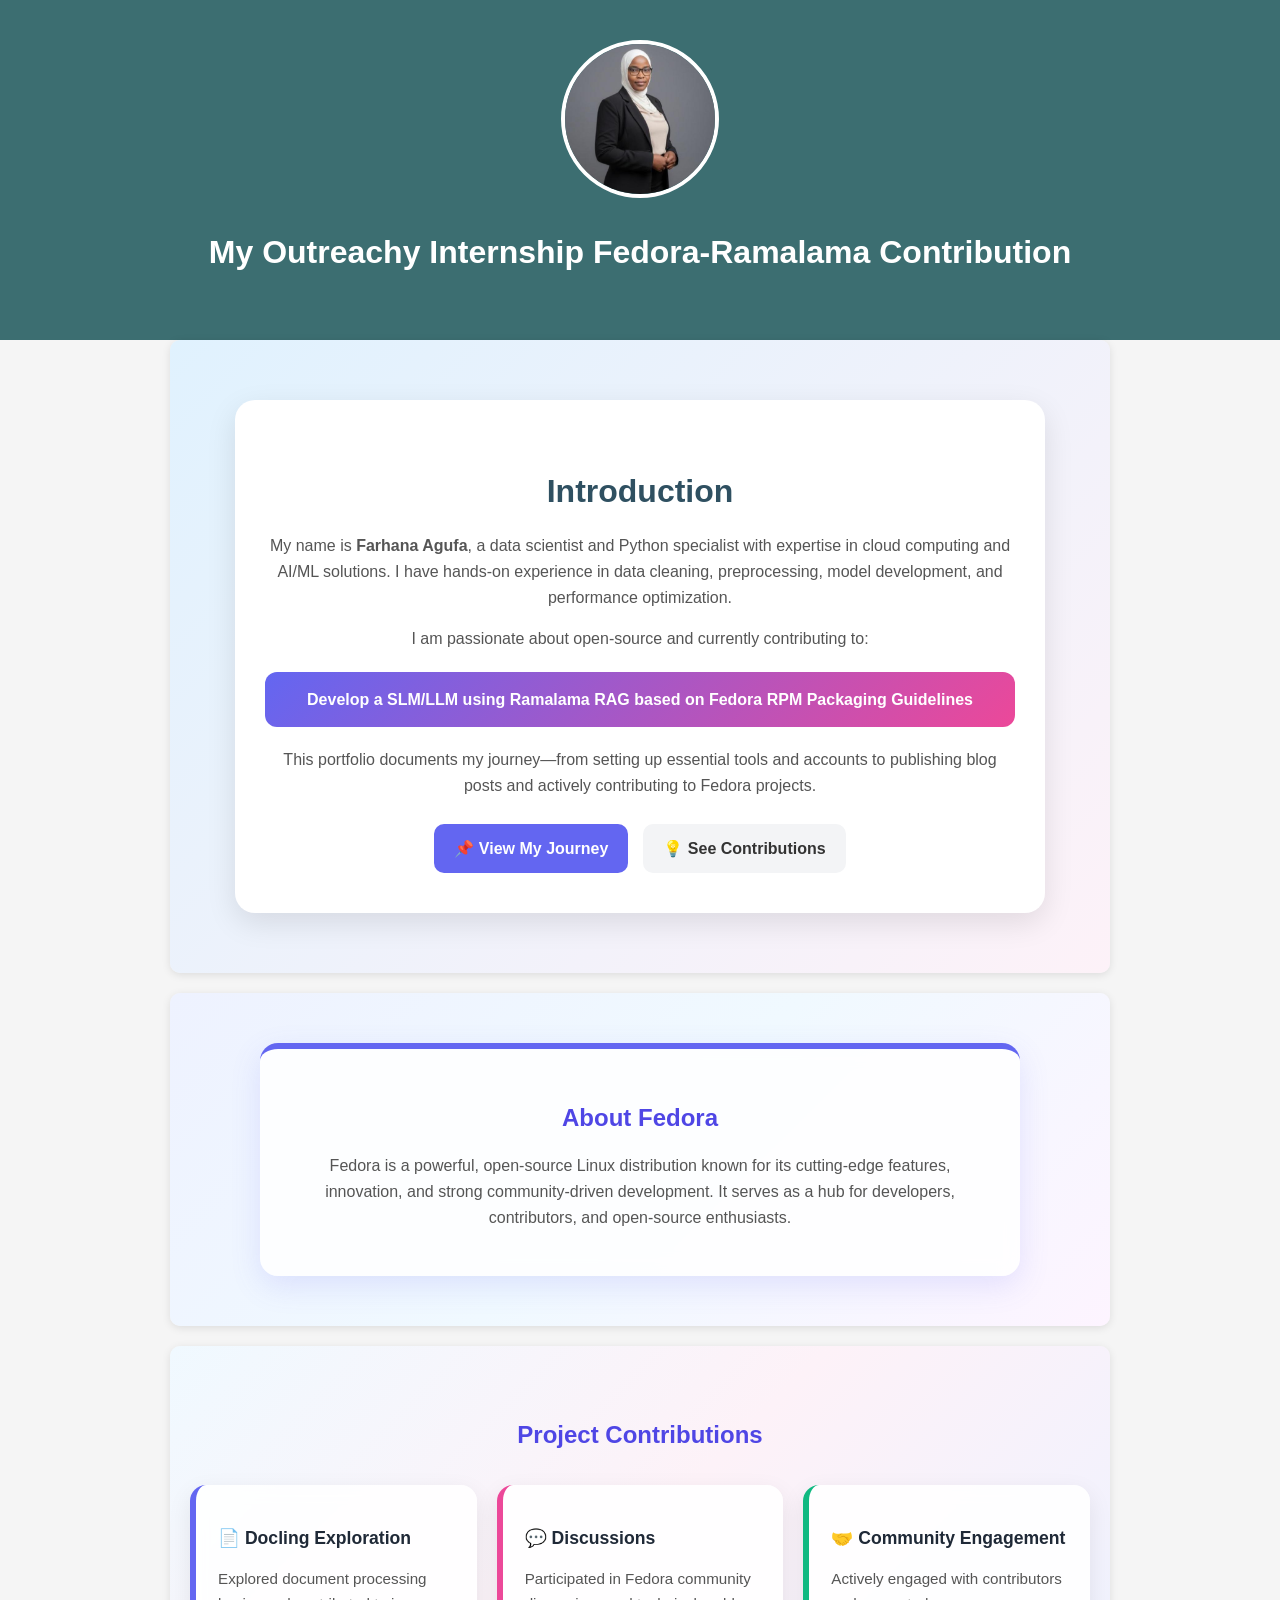
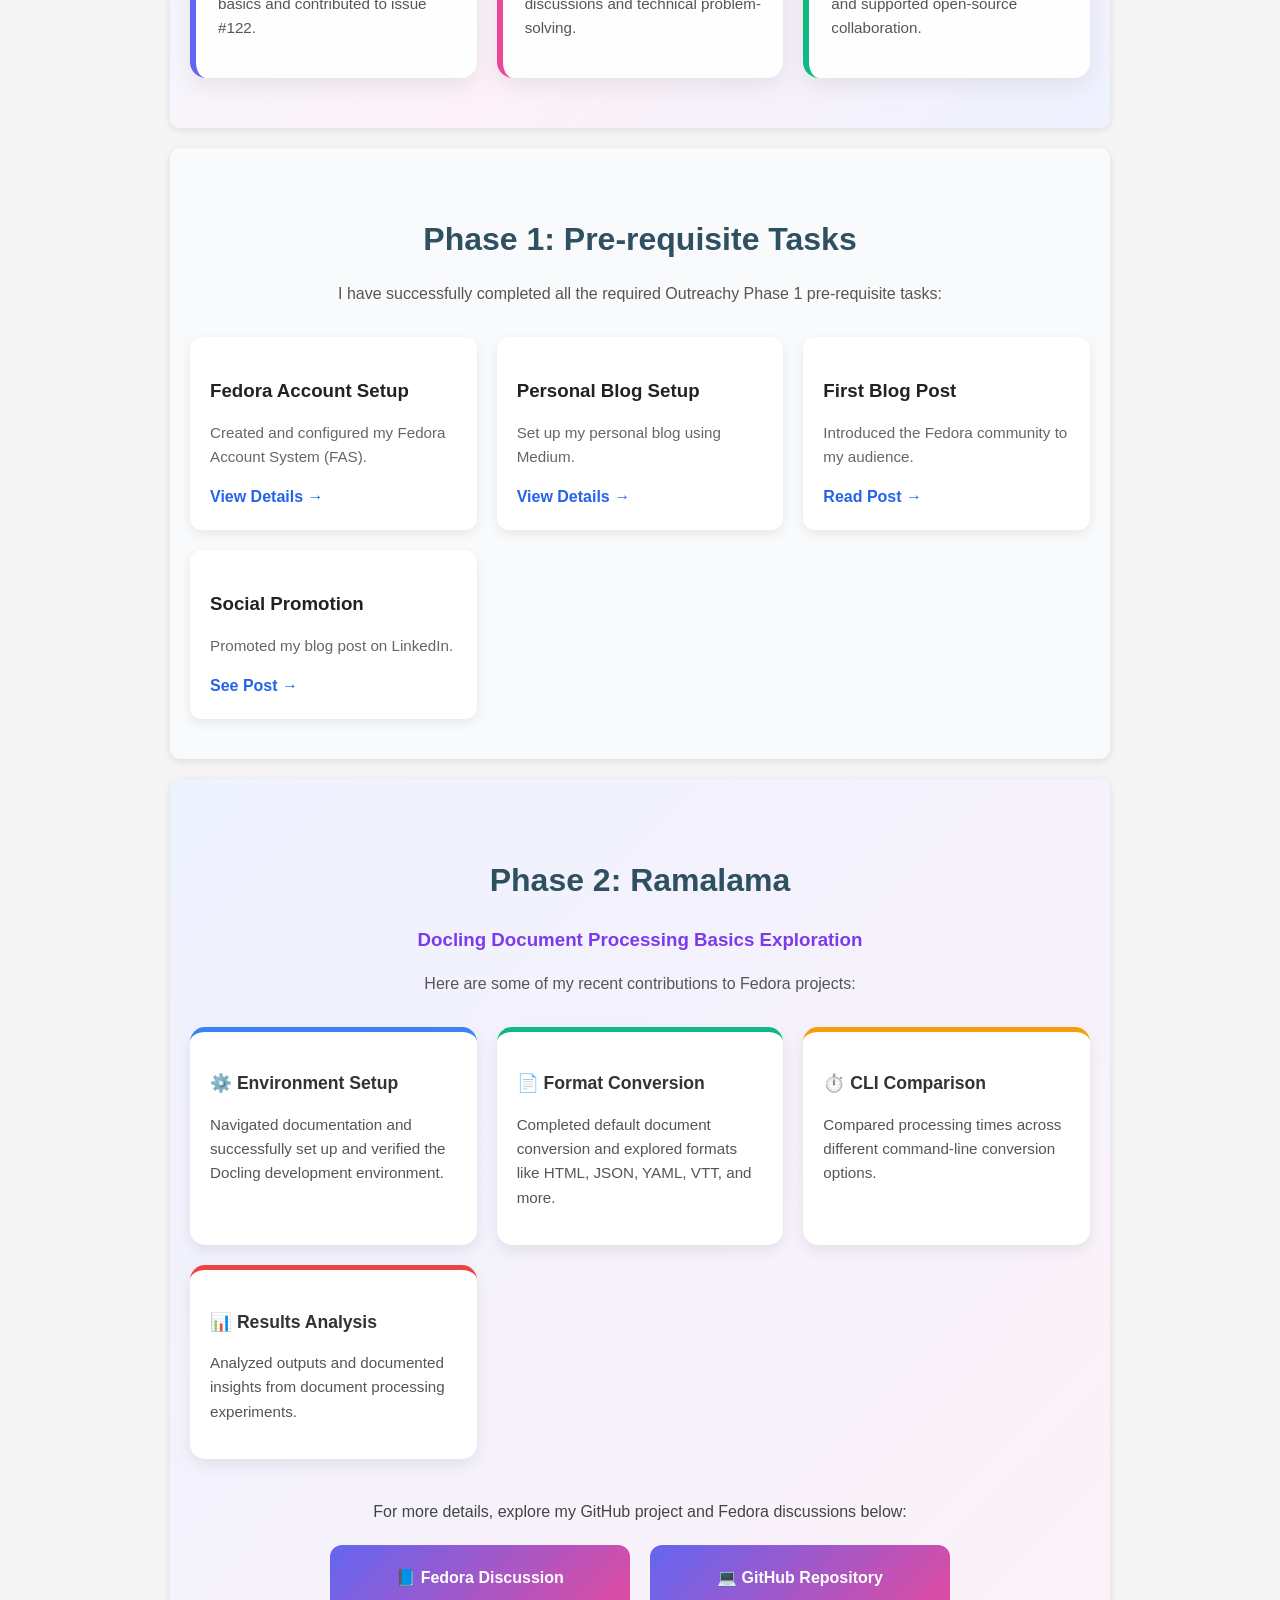
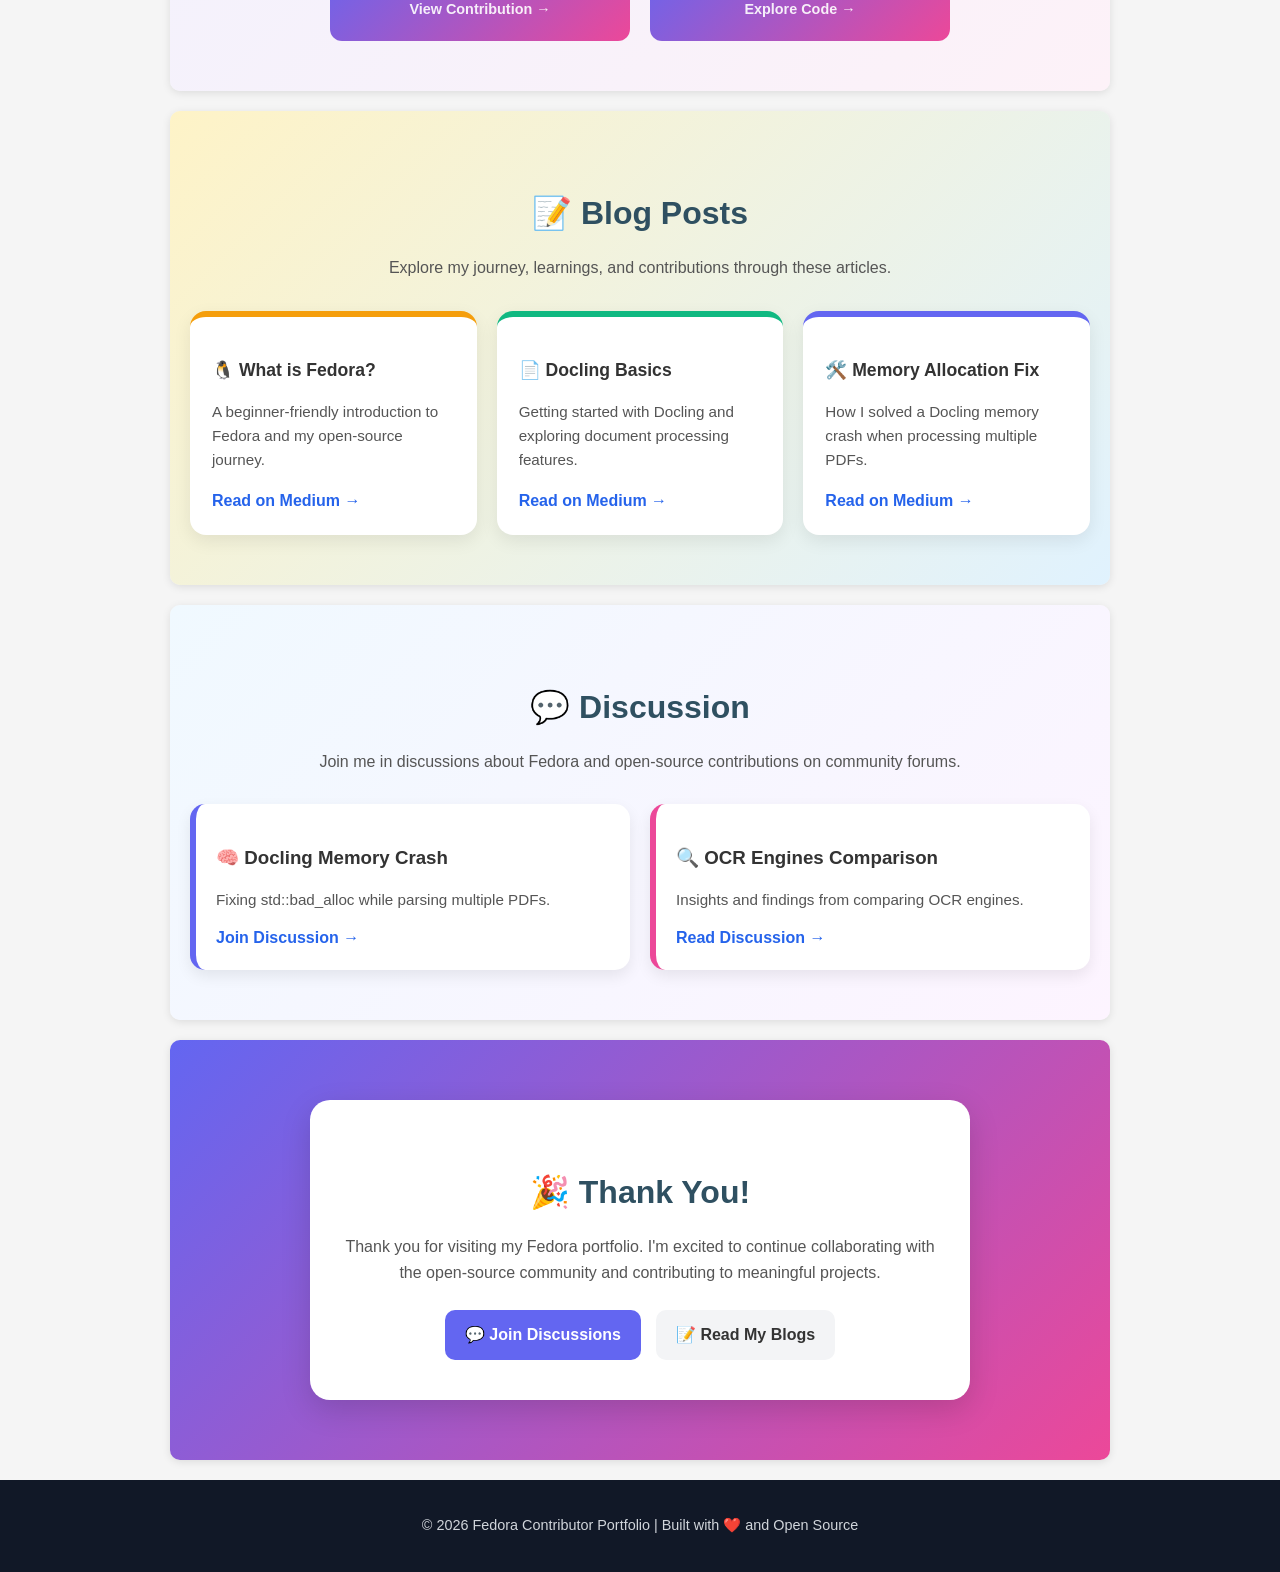
==== commit a85355da: "Deletion" ====
--- a/index.html
+++ b/index.html
@@ -17,7 +17,7 @@
     <section id="introduction">
   <div class="intro-card">
     
-    <h2>👋 Introduction</h2>
+    <h2>Introduction</h2>
 
     <p class="intro-text">
       My name is <strong>Farhana Agufa</strong>, a data scientist and Python specialist with
@@ -30,7 +30,7 @@
     </p>
 
     <div class="highlight">
-      🚀 Develop a SLM/LLM using Ramalama RAG based on Fedora RPM Packaging Guidelines
+      Develop a SLM/LLM using Ramalama RAG based on Fedora RPM Packaging Guidelines
     </div>
 
     <p class="intro-text">
@@ -48,7 +48,7 @@
 
     <section id="about-fedora">
   <div class="about-card">
-    <h2>🐧 About Fedora</h2>
+    <h2>About Fedora</h2>
     <p>
       Fedora is a powerful, open-source Linux distribution known for its
       cutting-edge features, innovation, and strong community-driven development.
@@ -58,7 +58,7 @@
 </section>
 
 <section id="projects">
-  <h2>🚀 Project Contributions</h2>
+  <h2>Project Contributions</h2>
 
   <div class="project-grid">
 
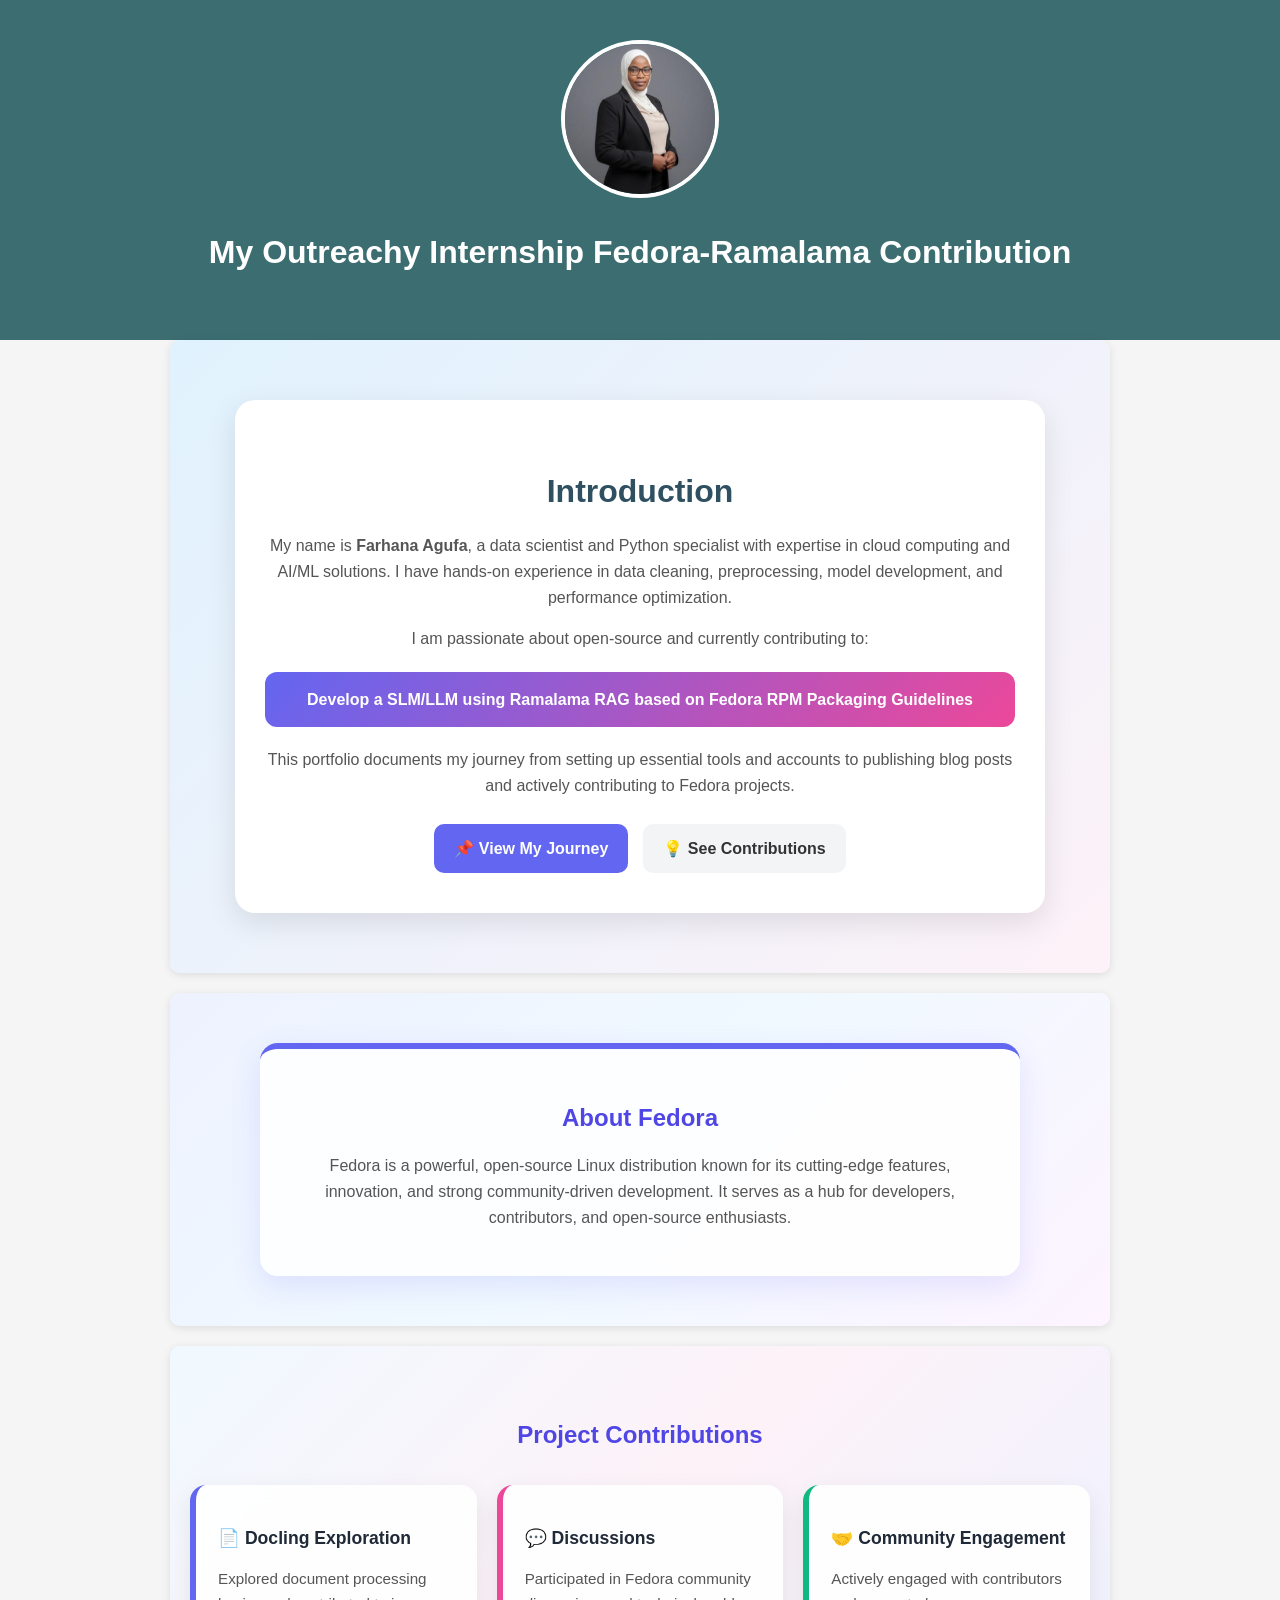
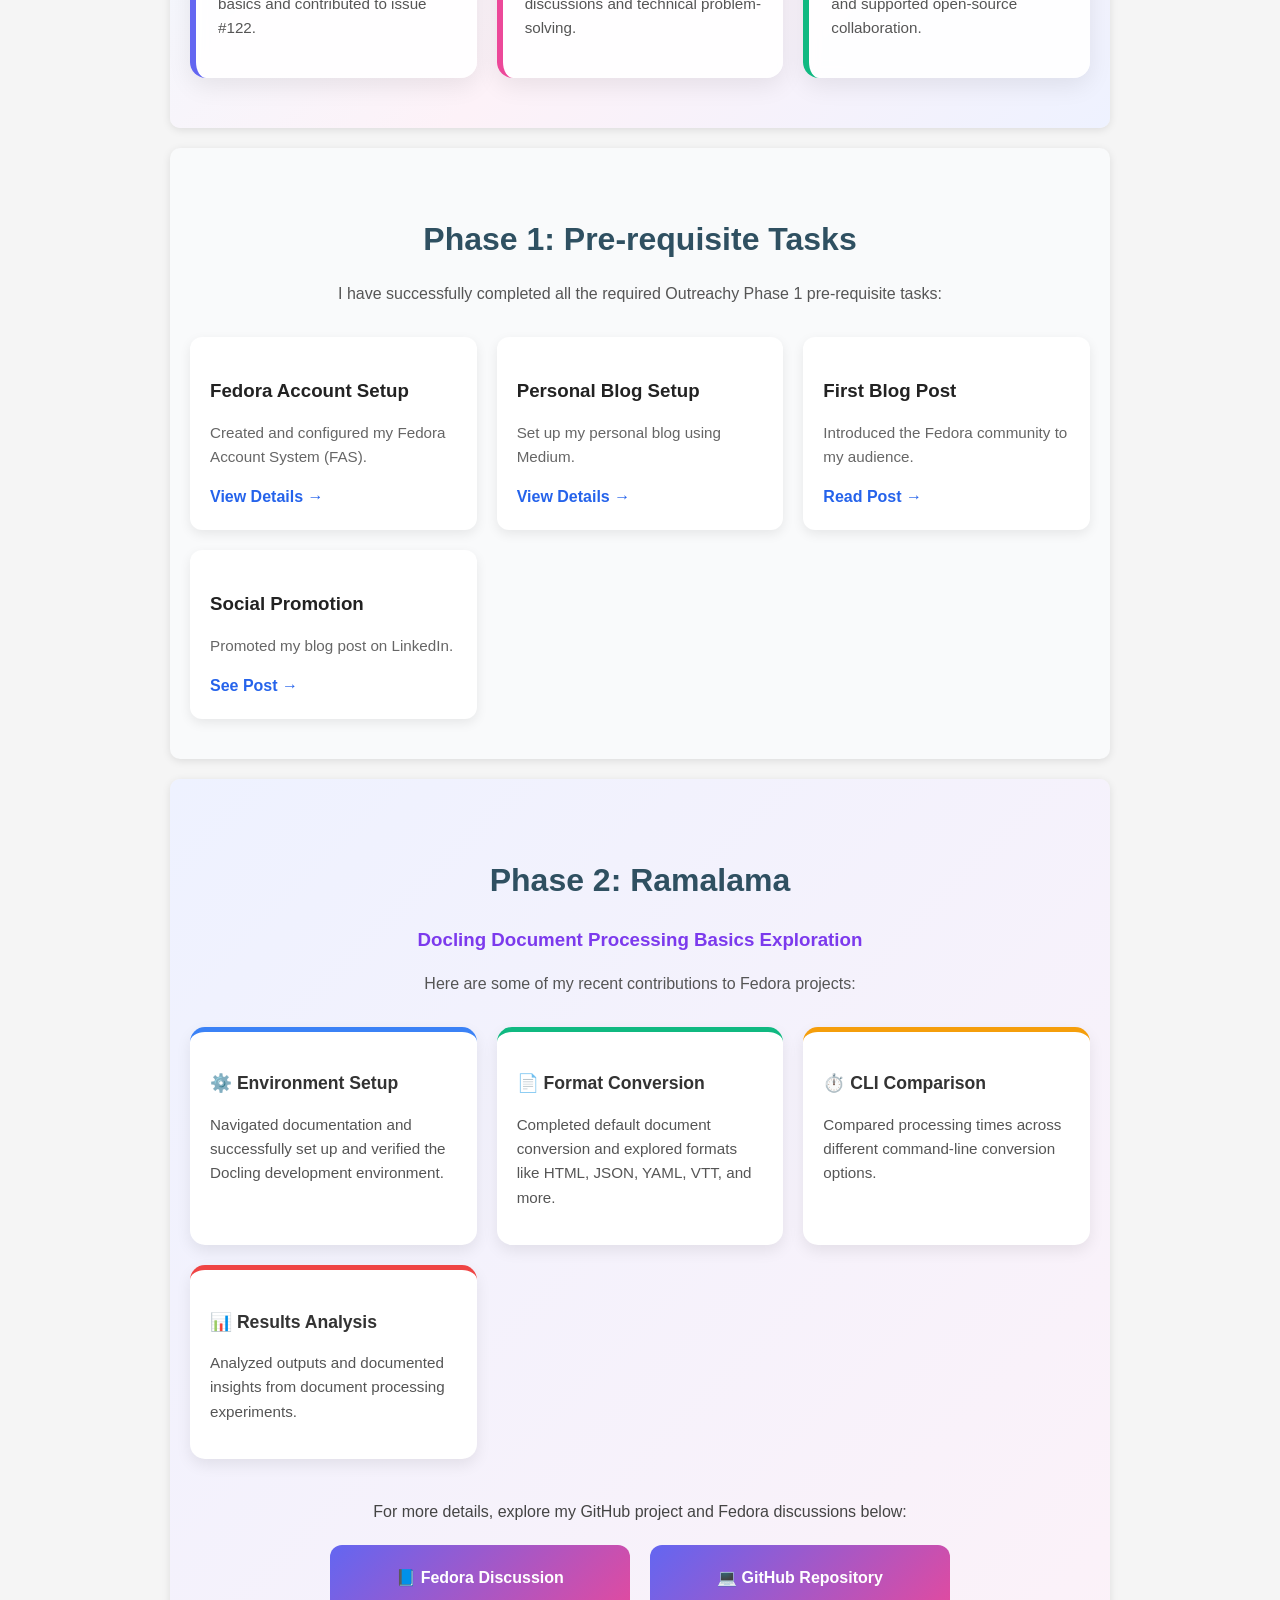
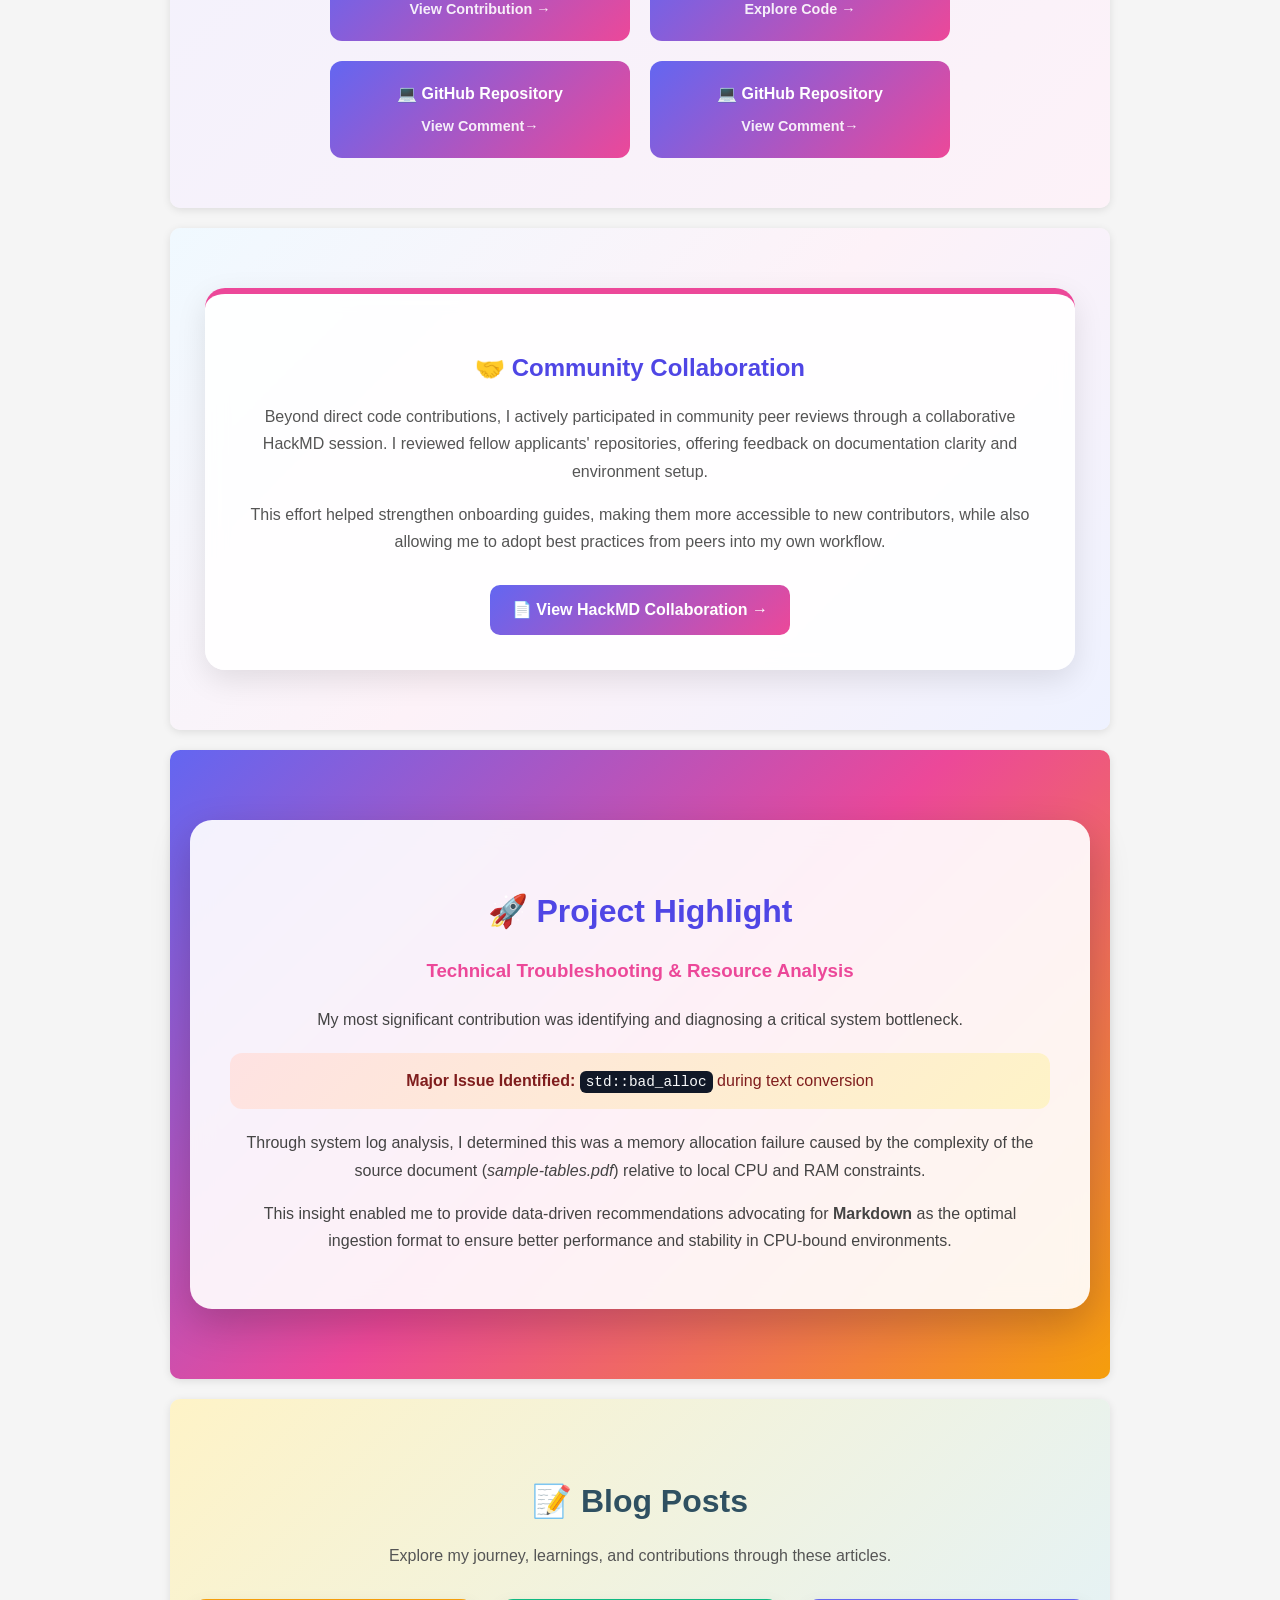
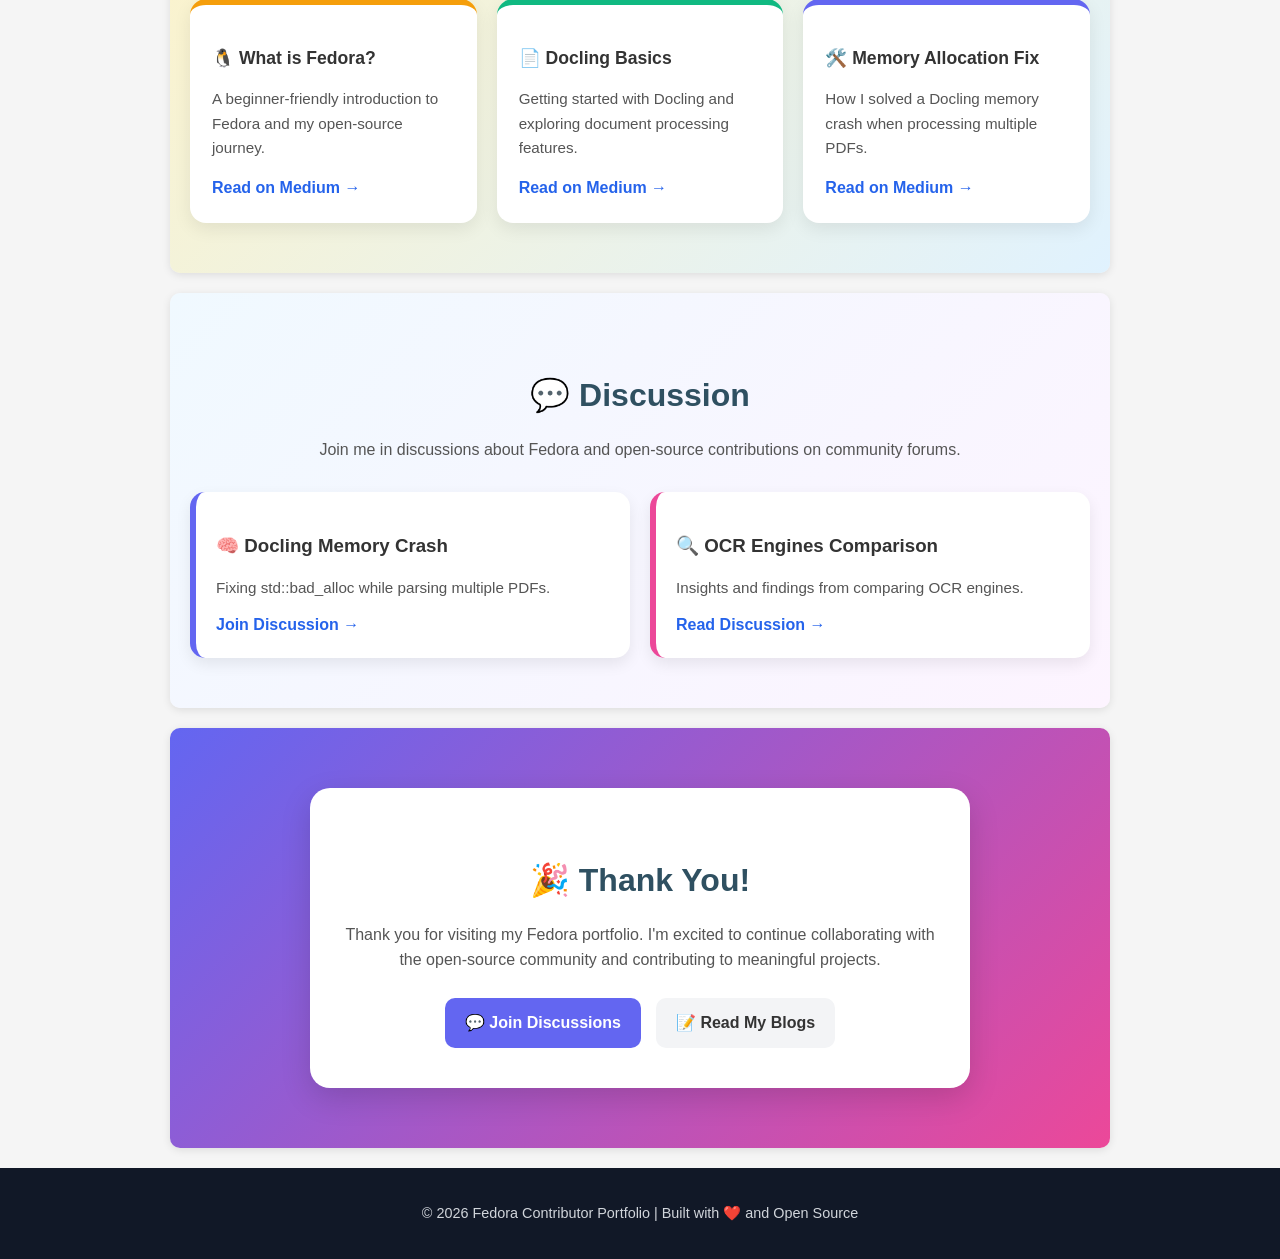
==== commit e7cfcfef: "Added Section" ====
--- a/index.html
+++ b/index.html
@@ -34,7 +34,7 @@
     </div>
 
     <p class="intro-text">
-      This portfolio documents my journey—from setting up essential tools and accounts
+      This portfolio documents my journey from setting up essential tools and accounts
       to publishing blog posts and actively contributing to Fedora projects.
     </p>
 
@@ -171,6 +171,70 @@
       💻 GitHub Repository  
       <span>Explore Code →</span>
     </a>
+    
+
+    <a href="https://github.com/containers/ramalama/pull/2605/changes/caadaf5b244449803b388435354249492425f0c0" target="_blank" class="link-card">
+      💻 GitHub Repository  
+      <span>View Comment→</span>
+    </a>
+
+    <a href="https://github.com/containers/ramalama/pull/2605/changes/36d2e7b110c5eab260b641646bad695c2ffe19d6#r3077989873" target="_blank" class="link-card">
+      💻 GitHub Repository  
+      <span>View Comment→</span>
+    </a>
+  </div>
+</section>
+<section id="community-review">
+  <div class="community-card">
+    
+    <h2>🤝 Community Collaboration</h2>
+
+    <p>
+      Beyond direct code contributions, I actively participated in community peer
+      reviews through a collaborative HackMD session. I reviewed fellow applicants'
+      repositories, offering feedback on documentation clarity and environment setup.
+    </p>
+
+    <p>
+      This effort helped strengthen onboarding guides, making them more accessible
+      to new contributors, while also allowing me to adopt best practices from peers
+      into my own workflow.
+    </p>
+
+    <a href="https://hackmd.io/_CtCzsdqQQW6zzjZQ_hcqQ"
+       target="_blank"
+       class="community-btn">
+      📄 View HackMD Collaboration →
+    </a>
+
+  </div>
+</section>
+
+<section id="project-highlight">
+  <div class="highlight-card">
+
+    <h2>🚀 Project Highlight</h2>
+    <h3>Technical Troubleshooting & Resource Analysis</h3>
+
+    <p>
+      My most significant contribution was identifying and diagnosing a critical system bottleneck.
+    </p>
+
+    <div class="highlight-box">
+       <strong>Major Issue Identified:</strong> <code>std::bad_alloc</code> during text conversion
+    </div>
+
+    <p>
+      Through system log analysis, I determined this was a memory allocation failure
+      caused by the complexity of the source document (<em>sample-tables.pdf</em>)
+      relative to local CPU and RAM constraints.
+    </p>
+
+    <p>
+      This insight enabled me to provide data-driven recommendations advocating for
+      <strong>Markdown</strong> as the optimal ingestion format to ensure better performance
+      and stability in CPU-bound environments.
+    </p>
 
   </div>
 </section>
--- a/styles.css
+++ b/styles.css
@@ -679,4 +679,145 @@
 .project-card:hover {
   transform: translateY(-8px) scale(1.02);
   box-shadow: 0 15px 35px rgba(99, 102, 241, 0.2);
-}+}
+
+#community-review {
+    padding: 60px 20px;
+    display: flex;
+    justify-content: center;
+
+    /* smooth gradient aligned with your theme */
+    background: linear-gradient(135deg, #f0f9ff, #fdf2f8, #eef2ff);
+  }
+
+  .community-card {
+    max-width: 800px;
+    width: 100%;
+
+    /* soft glass effect */
+    background: rgba(255, 255, 255, 0.9);
+    backdrop-filter: blur(10px);
+
+    padding: 35px;
+    border-radius: 20px;
+    text-align: center;
+
+    box-shadow: 0 10px 30px rgba(0,0,0,0.1);
+
+    /* accent line like your other sections */
+    border-top: 6px solid #ec4899;
+
+    transition: transform 0.3s ease, box-shadow 0.3s ease;
+  }
+
+  .community-card h2 {
+    margin-bottom: 15px;
+    color: #4f46e5;
+  }
+
+  .community-card p {
+    color: #555;
+    line-height: 1.7;
+    margin-bottom: 15px;
+  }
+
+  /* BUTTON */
+  .community-btn {
+    display: inline-block;
+    margin-top: 15px;
+    padding: 12px 22px;
+    border-radius: 10px;
+
+    background: linear-gradient(135deg, #6366f1, #ec4899);
+    color: white;
+    text-decoration: none;
+    font-weight: 600;
+
+    transition: all 0.3s ease;
+  }
+
+  .community-btn:hover {
+    transform: translateY(-3px);
+    box-shadow: 0 8px 20px rgba(99,102,241,0.3);
+  }
+
+  .community-card:hover {
+    transform: translateY(-6px);
+    box-shadow: 0 18px 45px rgba(0,0,0,0.15);
+  }
+
+  #project-highlight {
+    padding: 70px 20px;
+    display: flex;
+    justify-content: center;
+
+    /* strong but elegant gradient */
+    background: linear-gradient(135deg, #6366f1, #ec4899, #f59e0b);
+  }
+
+  .highlight-card {
+    width: 100%;
+    max-width: 1000px;
+
+    /* glass effect */
+    background: rgba(255, 255, 255, 0.92);
+    backdrop-filter: blur(12px);
+
+    padding: 40px;
+    border-radius: 22px;
+    text-align: center;
+
+    box-shadow: 0 15px 40px rgba(0,0,0,0.2);
+
+    transition: transform 0.3s ease, box-shadow 0.3s ease;
+  }
+
+  .highlight-card h2 {
+    font-size: 2rem;
+    margin-bottom: 10px;
+    color: #4f46e5;
+  }
+
+  .highlight-card h3 {
+    margin-bottom: 20px;
+    color: #ec4899;
+    font-weight: 600;
+  }
+
+  .highlight-card p {
+    color: #444;
+    line-height: 1.7;
+    margin-bottom: 15px;
+  }
+
+  /* KEY ISSUE BOX */
+  .highlight-box {
+    background: linear-gradient(135deg, #fee2e2, #fef3c7);
+    color: #7f1d1d;
+
+    padding: 15px;
+    border-radius: 12px;
+    margin: 20px 0;
+
+    font-weight: 500;
+  }
+
+  code {
+    background: #111827;
+    color: #f9fafb;
+    padding: 3px 6px;
+    border-radius: 6px;
+    font-size: 0.9rem;
+  }
+
+  /* HOVER EFFECT */
+  .highlight-card:hover {
+    transform: translateY(-8px) scale(1.01);
+    box-shadow: 0 20px 50px rgba(0,0,0,0.25);
+  }
+
+
+
+
+
+
